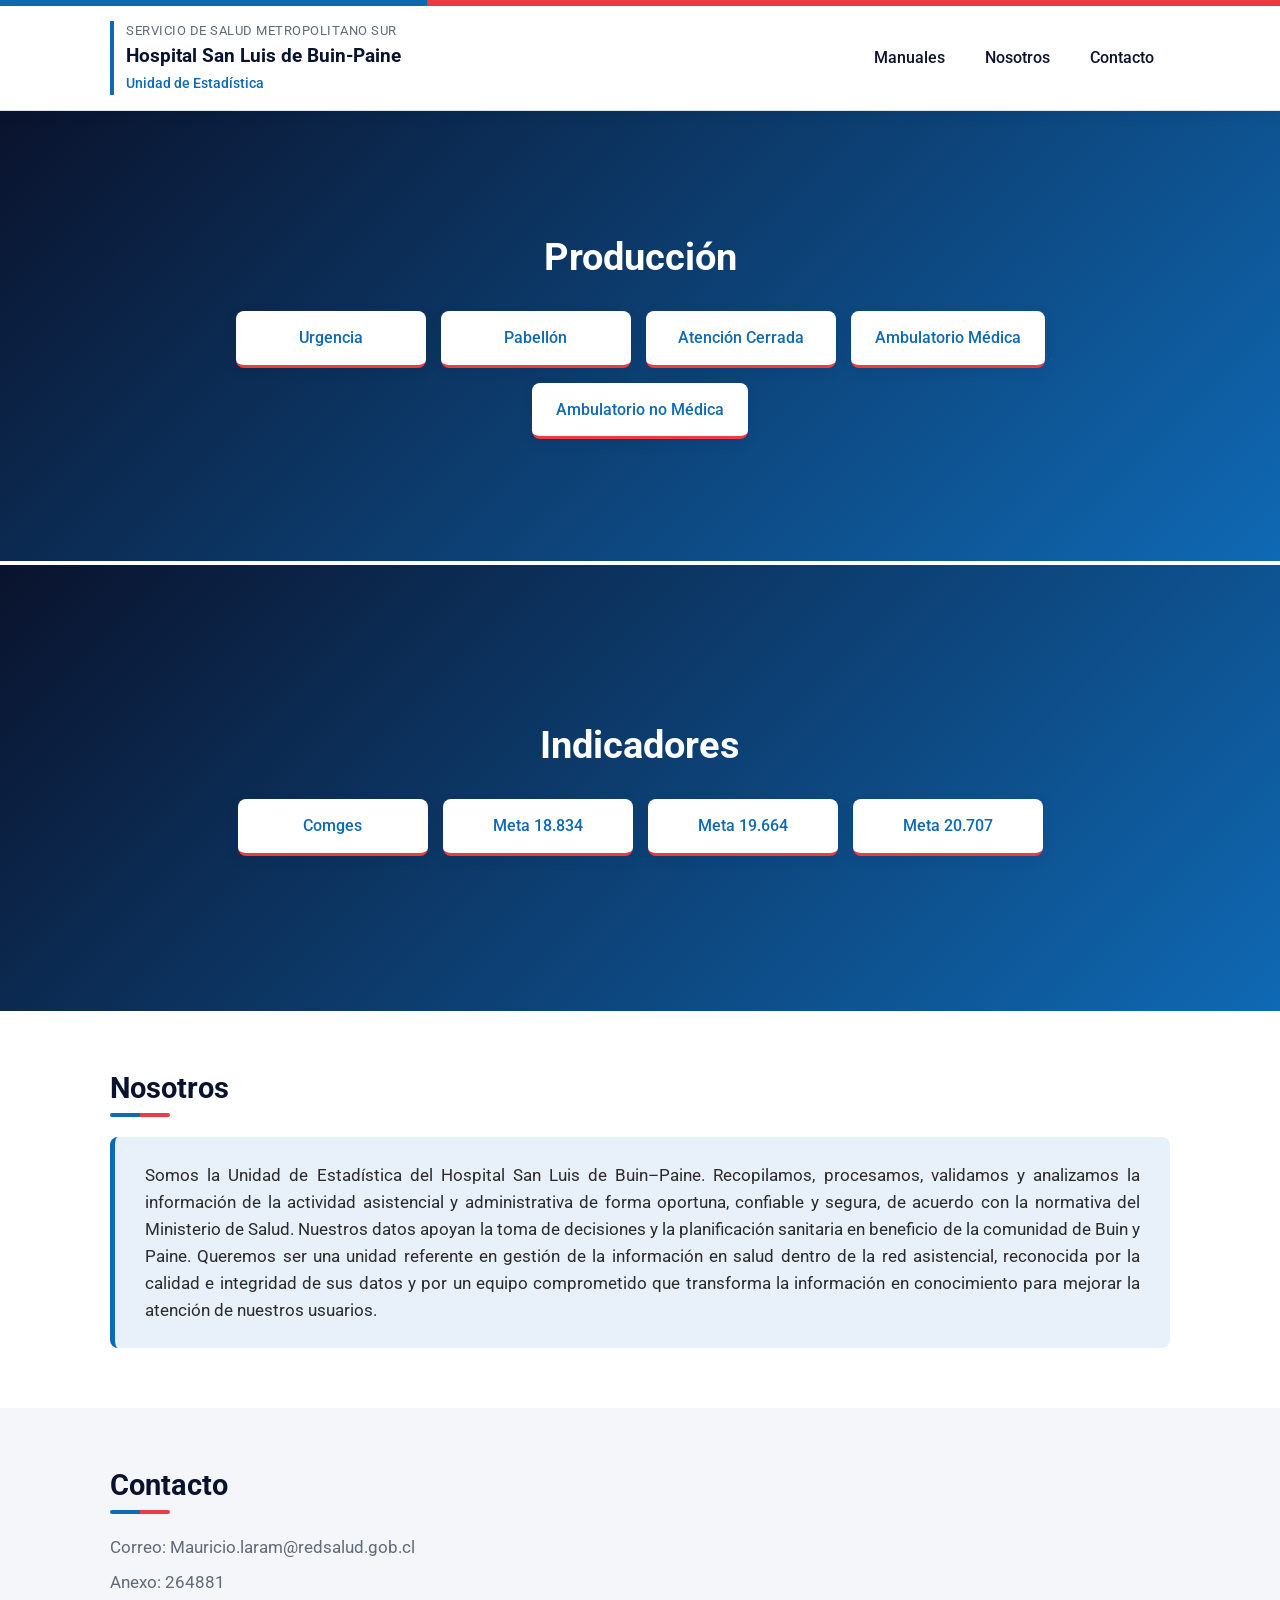
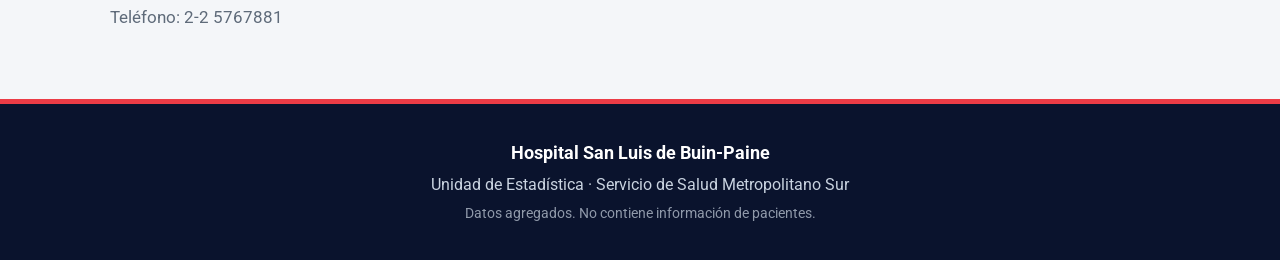
==== index.html @ a5d534d0 "Add files via upload" ====
<!DOCTYPE html>
<html lang="es">
<head>
  <meta charset="UTF-8">
  <meta name="viewport" content="width=device-width, initial-scale=1">
  <title>Unidad de Estadística | Hospital San Luis de Buin-Paine</title>
  <link href="https://fonts.googleapis.com/css2?family=Roboto:wght@400;500;700&display=swap" rel="stylesheet">
  <link rel="stylesheet" href="estilos.css">

  <!-- Estos estilos van después de estilos.css para que tengan prioridad -->
  <style>
    /* Portada: "Unidad de Estadística" y "Estadísticas hospitalarias" centrados */
    .portada {
      display: flex;
      justify-content: center;
      align-items: center;
      min-height: 50vh;          /* usa 100vh si quieres pantalla completa */
      text-align: center;
    }

    .portada .contenedor {
      width: 100%;
      max-width: 900px;
      margin: 0 auto;
      text-align: center;
    }

    .portada .etiqueta,
    .portada h1 {
      margin-left: auto;
      margin-right: auto;
      text-align: center;
    }

    /* Texto de "Nosotros" justificado */
    #nosotros p {
      text-align: justify;
      hyphens: auto;             /* corta palabras largas para evitar espacios grandes */
      -webkit-hyphens: auto;
    }
  </style>
</head>
<body>

  <div class="barra-gobierno">
    <span class="azul"></span>
    <span class="rojo"></span>
  </div>

  <header class="encabezado">
    <div class="contenedor encabezado-fila">
      <a href="#" class="marca">
        <div class="marca-texto">
          <span class="marca-red">Servicio de Salud Metropolitano Sur</span>
          <strong>Hospital San Luis de Buin-Paine</strong>
          <span class="marca-unidad">Unidad de Estadística</span>
        </div>
      </a>
      <nav class="menu">
        <a href="manuales.html">Manuales</a>
        <a href="#nosotros">Nosotros</a>
        <a href="#contacto">Contacto</a>
      
      </nav>
    </div>
  </header>

  <section class="portada"id="Produccion">
  <div class="contenedor">
    <h1>Producción</h1>
    <div class="botones">
      <a href="urgencia.html" class="boton">Urgencia</a>
      <a href="pabellon.html" class="boton">Pabellón</a>
      <a href="atencion-cerrada.html" class="boton">Atención Cerrada</a>
      <a href="produccion-medica.html" class="boton">Ambulatorio Médica</a>
      <a href="produccion-no-medica.html" class="boton">Ambulatorio no Médica</a>
      
    </div>
  </div>
</section>

<section class="portada" id="indicadores">
  <div class="contenedor">
    <h1>Indicadores</h1>
    <div class="botones">
      <a href="comges.html" class="boton">Comges</a>
      <a href="meta18834.html" class="boton">Meta 18.834</a>
      <a href="meta19664.html" class="boton">Meta 19.664</a>
      <a href="meta20707.html" class="boton">Meta 20.707</a>
      
    </div>
  </div>
</section>

  <section id="nosotros">
    <div class="contenedor">
      <h2>Nosotros</h2>
      <p>Somos la Unidad de Estadística del Hospital San Luis de Buin–Paine. Recopilamos, procesamos, validamos y analizamos la información de la actividad asistencial y administrativa de forma oportuna, confiable y segura, de acuerdo con la normativa del Ministerio de Salud. Nuestros datos apoyan la toma de decisiones y la planificación sanitaria en beneficio de la comunidad de Buin y Paine. Queremos ser una unidad referente en gestión de la información en salud dentro de la red asistencial, reconocida por la calidad e integridad de sus datos y por un equipo comprometido que transforma la información en conocimiento para mejorar la atención de nuestros usuarios.</p>
    </div>
  </section>

  <section id="contacto" class="fondo-gris">
    <div class="contenedor">
      <h2>Contacto</h2>
      <p>Correo: Mauricio.laram@redsalud.gob.cl</p>
      <p>Anexo: 264881</p>
      <p>Teléfono: 2-2 5767881</p>
    </div>
  </section>

  <footer class="pie">
    <div class="contenedor">
      <strong>Hospital San Luis de Buin-Paine</strong>
      <p>Unidad de Estadística · Servicio de Salud Metropolitano Sur</p>
      <p class="pie-nota">Datos agregados. No contiene información de pacientes.</p>
    </div>
  </footer>

</body>
</html>
---- estilos.css ----
/* =========================================================
   Unidad de Estadística · Hospital San Luis de Buin-Paine
   Paleta institucional (Gobierno de Chile / SSMS)
   ========================================================= */

:root {
  --azul: #0f69b4;          /* azul institucional */
  --azul-oscuro: #0a4f8a;   /* azul para hover */
  --azul-marino: #0a132d;   /* encabezado y pie */
  --azul-claro: #e8f1fa;    /* fondos suaves */
  --rojo: #eb3c46;          /* acento institucional */
  --texto: #2b2b2b;
  --texto-suave: #5f6b7a;
  --gris-fondo: #f4f6f9;
  --borde: #dde3ea;
  --blanco: #ffffff;
  --sombra: 0 4px 14px rgba(10, 19, 45, 0.08);
  --radio: 8px;
}

/* ---------- Base ---------- */
* {
  box-sizing: border-box;
  margin: 0;
  padding: 0;
}

html {
  scroll-behavior: smooth;
}

body {
  font-family: "Roboto", Arial, sans-serif;
  color: var(--texto);
  background-color: var(--blanco);
  line-height: 1.6;
}

.contenedor {
  width: 100%;
  max-width: 1100px;
  margin: 0 auto;
  padding: 0 20px;
}

h1, h2, h3 {
  color: var(--azul-marino);
  line-height: 1.25;
}

h2 {
  font-size: 1.8rem;
  margin-bottom: 20px;
  position: relative;
  padding-bottom: 10px;
}

/* Línea de acento bajo los títulos */
h2::after {
  content: "";
  position: absolute;
  left: 0;
  bottom: 0;
  width: 60px;
  height: 4px;
  background: linear-gradient(to right, var(--azul) 50%, var(--rojo) 50%);
  border-radius: 2px;
}

/* ---------- Barra de gobierno (azul y rojo) ---------- */
.barra-gobierno {
  display: flex;
  height: 6px;
}

.barra-gobierno .azul {
  flex: 1;
  background-color: var(--azul);
}

.barra-gobierno .rojo {
  flex: 2;
  background-color: var(--rojo);
}

/* ---------- Encabezado ---------- */
.encabezado {
  background-color: var(--blanco);
  border-bottom: 1px solid var(--borde);
  box-shadow: var(--sombra);
  position: sticky;
  top: 0;
  z-index: 100;
}

.encabezado-fila {
  display: flex;
  justify-content: space-between;
  align-items: center;
  flex-wrap: wrap;
  gap: 15px;
  padding-top: 15px;
  padding-bottom: 15px;
}

.marca {
  text-decoration: none;
}

.marca-texto {
  display: flex;
  flex-direction: column;
  border-left: 4px solid var(--azul);
  padding-left: 12px;
}

.marca-red {
  font-size: 0.8rem;
  color: var(--texto-suave);
  text-transform: uppercase;
  letter-spacing: 0.5px;
}

.marca-texto strong {
  font-size: 1.2rem;
  color: var(--azul-marino);
}

.marca-unidad {
  font-size: 0.9rem;
  color: var(--azul);
  font-weight: 500;
}

.menu {
  display: flex;
  gap: 8px;
}

.menu a {
  text-decoration: none;
  color: var(--azul-marino);
  font-weight: 500;
  padding: 8px 16px;
  border-radius: var(--radio);
  transition: background-color 0.2s, color 0.2s;
}

.menu a:hover {
  background-color: var(--azul-claro);
  color: var(--azul);
}

/* ---------- Portada ---------- */
.portada {
  display: flex;
  justify-content: center;
  align-items: center;
  min-height: 50vh;
  text-align: center;
  background: linear-gradient(135deg, var(--azul-marino) 0%, var(--azul) 100%);
  color: var(--blanco);
  padding: 60px 0;
}

/* NUEVO: línea blanca que separa los bloques de botones */
.portada + .portada {
  border-top: 4px solid var(--blanco);   /* cambia 4px por el grosor que quieras */
}

.portada .contenedor {
  max-width: 900px;
}

.portada h1 {
  color: var(--blanco);
  font-size: 2.4rem;
  font-weight: 700;
  margin-bottom: 10px;
}

/* ---------- Botones ---------- */
.botones {
  display: flex;
  justify-content: center;
  flex-wrap: wrap;
  gap: 15px;
  margin-top: 30px;
}

.boton {
  display: inline-block;
  min-width: 190px;
  padding: 14px 24px;
  background-color: var(--blanco);
  color: var(--azul);
  text-decoration: none;
  font-weight: 500;
  border-radius: var(--radio);
  border-bottom: 3px solid var(--rojo);
  box-shadow: var(--sombra);
  transition: transform 0.2s, background-color 0.2s, color 0.2s;
}

.boton:hover {
  background-color: var(--azul-claro);
  color: var(--azul-oscuro);
  transform: translateY(-3px);
}

/* ---------- Secciones ---------- */
section {
  padding: 60px 0;
}

#nosotros p {
  text-align: justify;
  hyphens: auto;
  -webkit-hyphens: auto;
  font-size: 1.05rem;
  color: var(--texto);
  background-color: var(--azul-claro);
  border-left: 5px solid var(--azul);
  padding: 25px 30px;
  border-radius: var(--radio);
}

.fondo-gris {
  background-color: var(--gris-fondo);
}

#contacto p {
  font-size: 1.05rem;
  margin-bottom: 8px;
  color: var(--texto-suave);
}

/* ---------- Pie de página ---------- */
.pie {
  background-color: var(--azul-marino);
  color: #c9d3e0;
  text-align: center;
  padding: 35px 0;
  border-top: 5px solid var(--rojo);
}

.pie strong {
  color: var(--blanco);
  font-size: 1.1rem;
}

.pie p {
  margin-top: 5px;
}

.pie-nota {
  font-size: 0.85rem;
  opacity: 0.7;
}

/* ---------- Celular ---------- */
@media (max-width: 700px) {
  .encabezado-fila {
    flex-direction: column;
    align-items: flex-start;
  }

  .portada h1 {
    font-size: 1.8rem;
  }

  .boton {
    width: 100%;
  }

  #nosotros p {
    padding: 20px;
  }
}
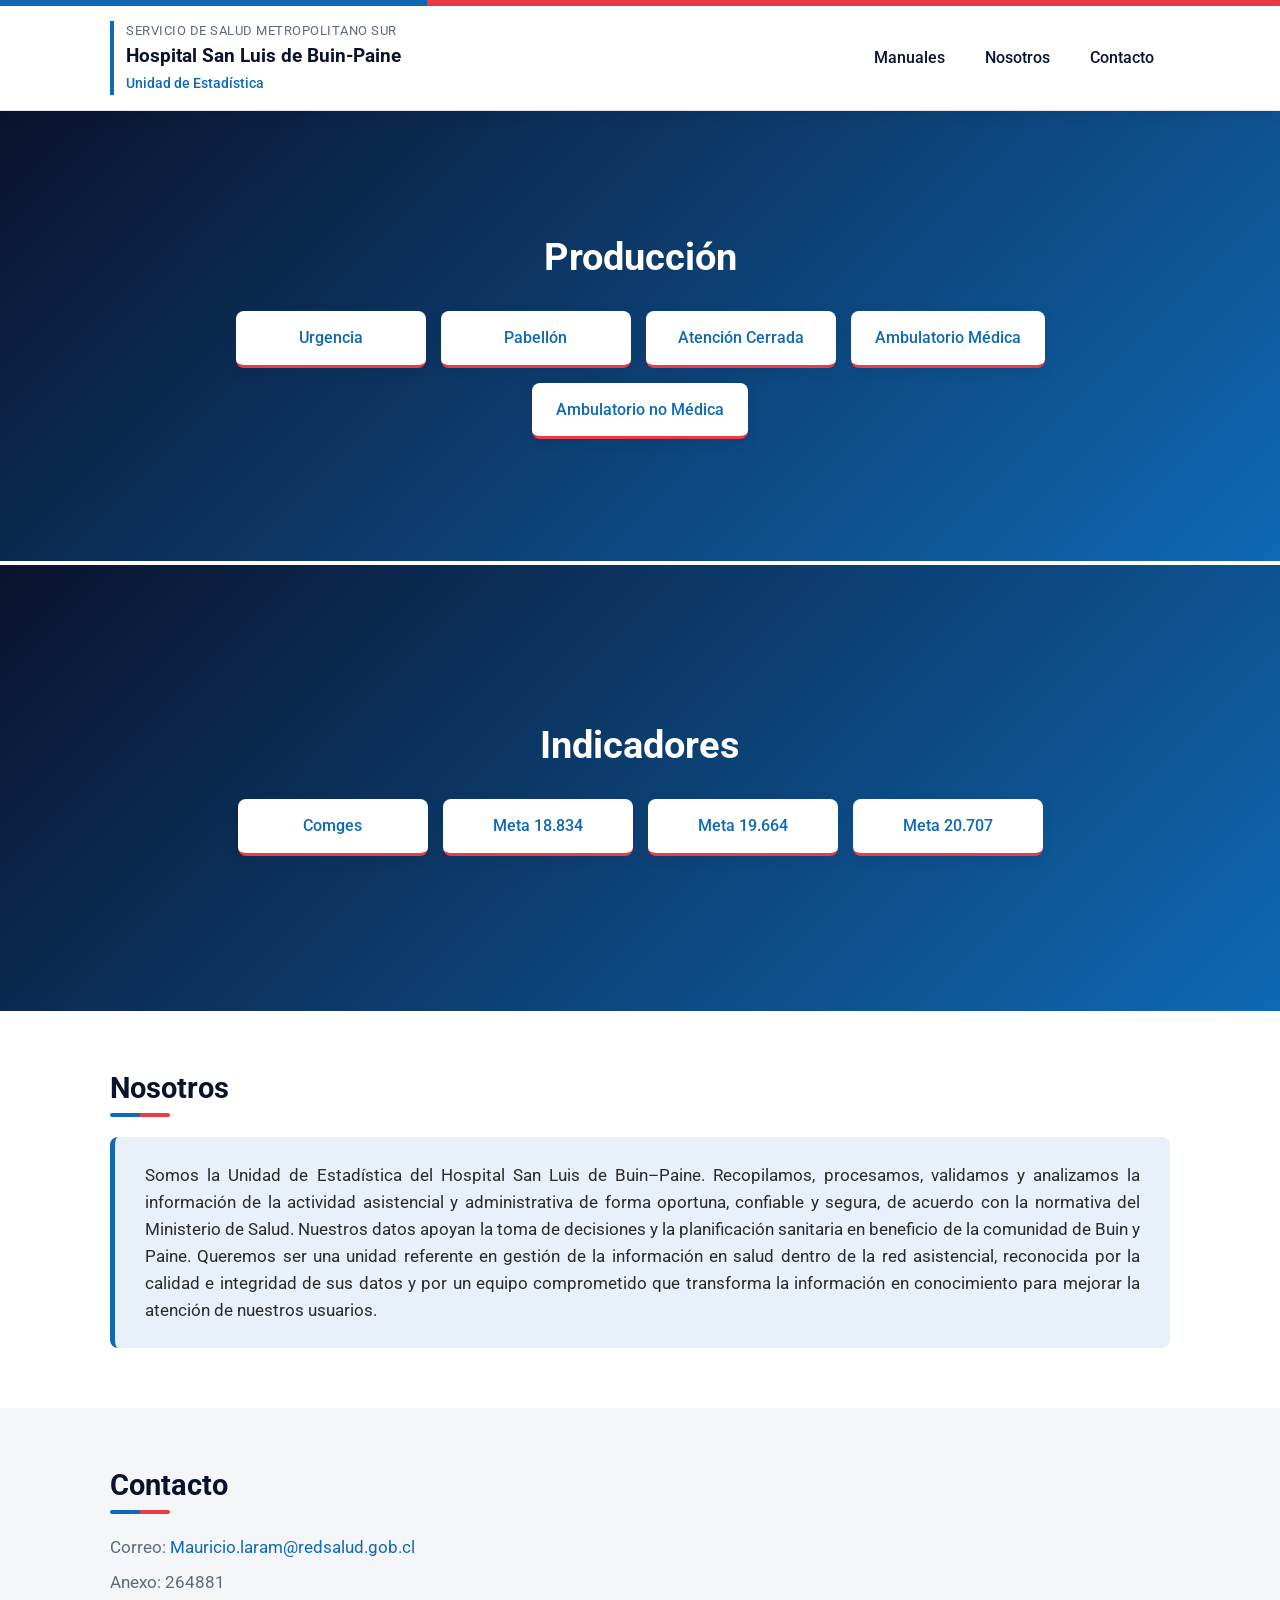
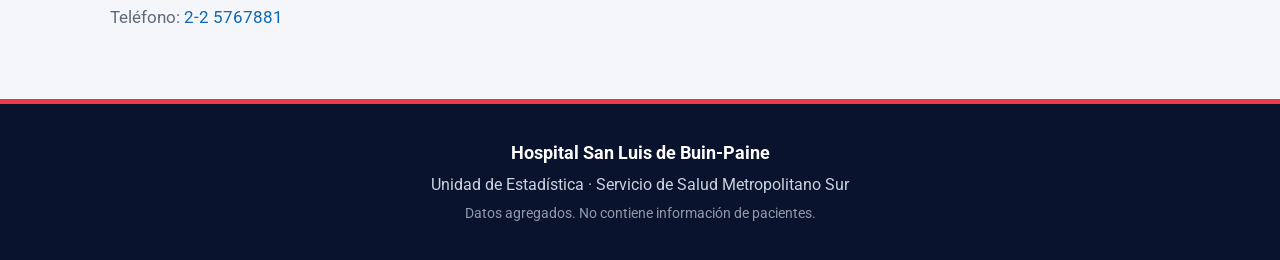
==== commit 46c7a7ae: "Update index.html" ====
--- a/index.html
+++ b/index.html
@@ -9,18 +9,17 @@
 
   <!-- Estos estilos van después de estilos.css para que tengan prioridad -->
   <style>
-    /* Portada: "Unidad de Estadística" y "Estadísticas hospitalarias" centrados */
+    /* Portada: títulos y botones centrados.
+       El alto y el ancho fluidos vienen de estilos.css (se adaptan a cualquier pantalla). */
     .portada {
       display: flex;
       justify-content: center;
       align-items: center;
-      min-height: 50vh;          /* usa 100vh si quieres pantalla completa */
       text-align: center;
     }
 
     .portada .contenedor {
       width: 100%;
-      max-width: 900px;
       margin: 0 auto;
       text-align: center;
     }
@@ -32,11 +31,36 @@
       text-align: center;
     }
 
-    /* Texto de "Nosotros" justificado */
-    #nosotros p {
-      text-align: justify;
-      hyphens: auto;             /* corta palabras largas para evitar espacios grandes */
-      -webkit-hyphens: auto;
+    /* Al usar los enlaces del menú (#Produccion, #nosotros, #contacto)
+       la sección no queda tapada por el encabezado fijo */
+    section[id] { scroll-margin-top: 110px; }
+
+    /* Texto de "Nosotros": justificado en pantallas anchas;
+       en celular queda alineado a la izquierda (lo define estilos.css) */
+    @media (min-width: 701px) {
+      #nosotros p {
+        text-align: justify;
+        hyphens: auto;           /* corta palabras largas para evitar espacios grandes */
+        -webkit-hyphens: auto;
+      }
+    }
+
+    /* Contacto: correo y teléfono se pueden tocar en el celular */
+    #contacto a {
+      color: var(--azul);
+      text-decoration: none;
+      overflow-wrap: anywhere;   /* el correo largo no se sale de la pantalla */
+    }
+    @media (hover: hover) {
+      #contacto a:hover { text-decoration: underline; }
+    }
+
+    /* Celular: el encabezado es más alto (menú en 2 filas) */
+    @media (max-width: 700px) {
+      section[id] { scroll-margin-top: 200px; }
+    }
+    @media (max-width: 380px) {
+      section[id] { scroll-margin-top: 0; }   /* ahí el encabezado ya no es fijo */
     }
   </style>
 </head>
@@ -60,12 +84,11 @@
         <a href="manuales.html">Manuales</a>
         <a href="#nosotros">Nosotros</a>
         <a href="#contacto">Contacto</a>
-      
       </nav>
     </div>
   </header>
 
-  <section class="portada"id="Produccion">
+  <section class="portada" id="Produccion">
   <div class="contenedor">
     <h1>Producción</h1>
     <div class="botones">
@@ -102,9 +125,9 @@
   <section id="contacto" class="fondo-gris">
     <div class="contenedor">
       <h2>Contacto</h2>
-      <p>Correo: Mauricio.laram@redsalud.gob.cl</p>
+      <p>Correo: <a href="mailto:Mauricio.laram@redsalud.gob.cl">Mauricio.laram@redsalud.gob.cl</a></p>
       <p>Anexo: 264881</p>
-      <p>Teléfono: 2-2 5767881</p>
+      <p>Teléfono: <a href="tel:+56225767881">2-2 5767881</a></p>
     </div>
   </section>
 
@@ -117,4 +140,4 @@
   </footer>
 
 </body>
-</html>+</html>
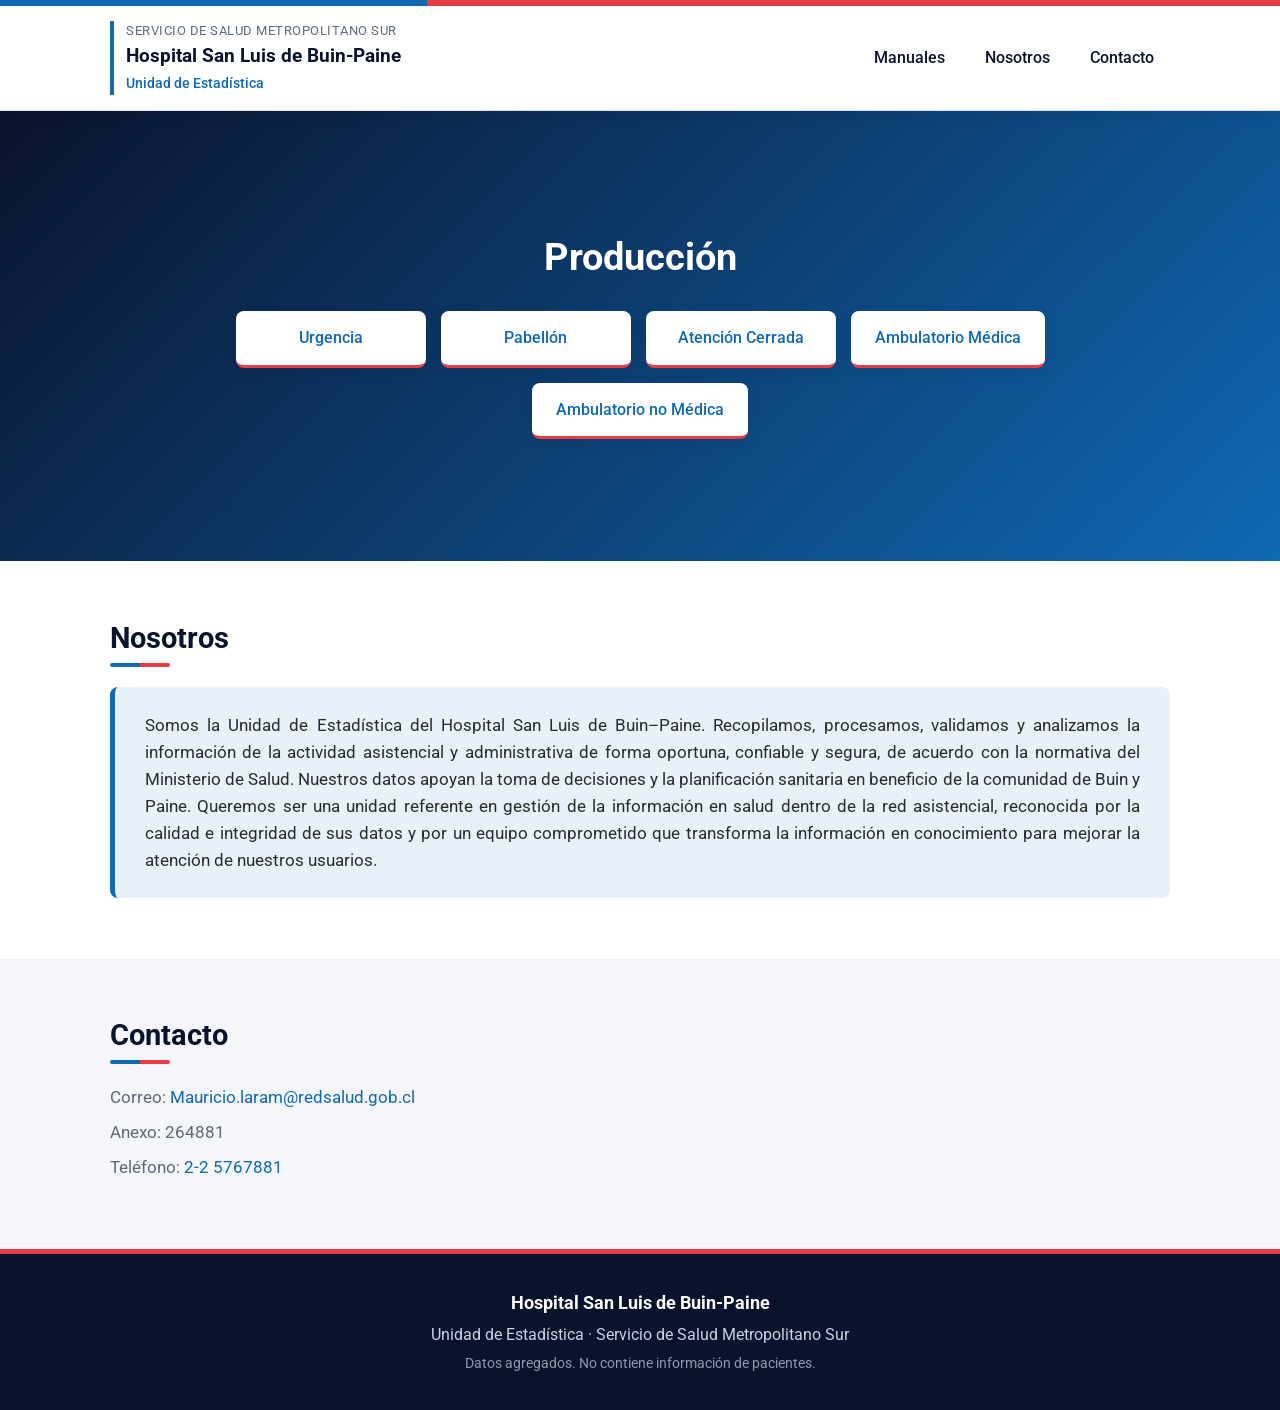
==== commit 44983677: "Update index.html" ====
--- a/index.html
+++ b/index.html
@@ -9,6 +9,10 @@
 
   <!-- Estos estilos van después de estilos.css para que tengan prioridad -->
   <style>
+    /* Todo lo que tenga el atributo "hidden" queda oculto de verdad
+       (sin esto, el display:flex de .portada le gana y la sección se sigue viendo) */
+    [hidden] { display: none !important; }
+
     /* Portada: títulos y botones centrados.
        El alto y el ancho fluidos vienen de estilos.css (se adaptan a cualquier pantalla). */
     .portada {
@@ -102,7 +106,7 @@
   </div>
 </section>
 
-<section class="portada" id="indicadores">
+<section class="portada" id="indicadores" hidden>
   <div class="contenedor">
     <h1>Indicadores</h1>
     <div class="botones">
@@ -110,7 +114,6 @@
       <a href="meta18834.html" class="boton">Meta 18.834</a>
       <a href="meta19664.html" class="boton">Meta 19.664</a>
       <a href="meta20707.html" class="boton">Meta 20.707</a>
-      
     </div>
   </div>
 </section>
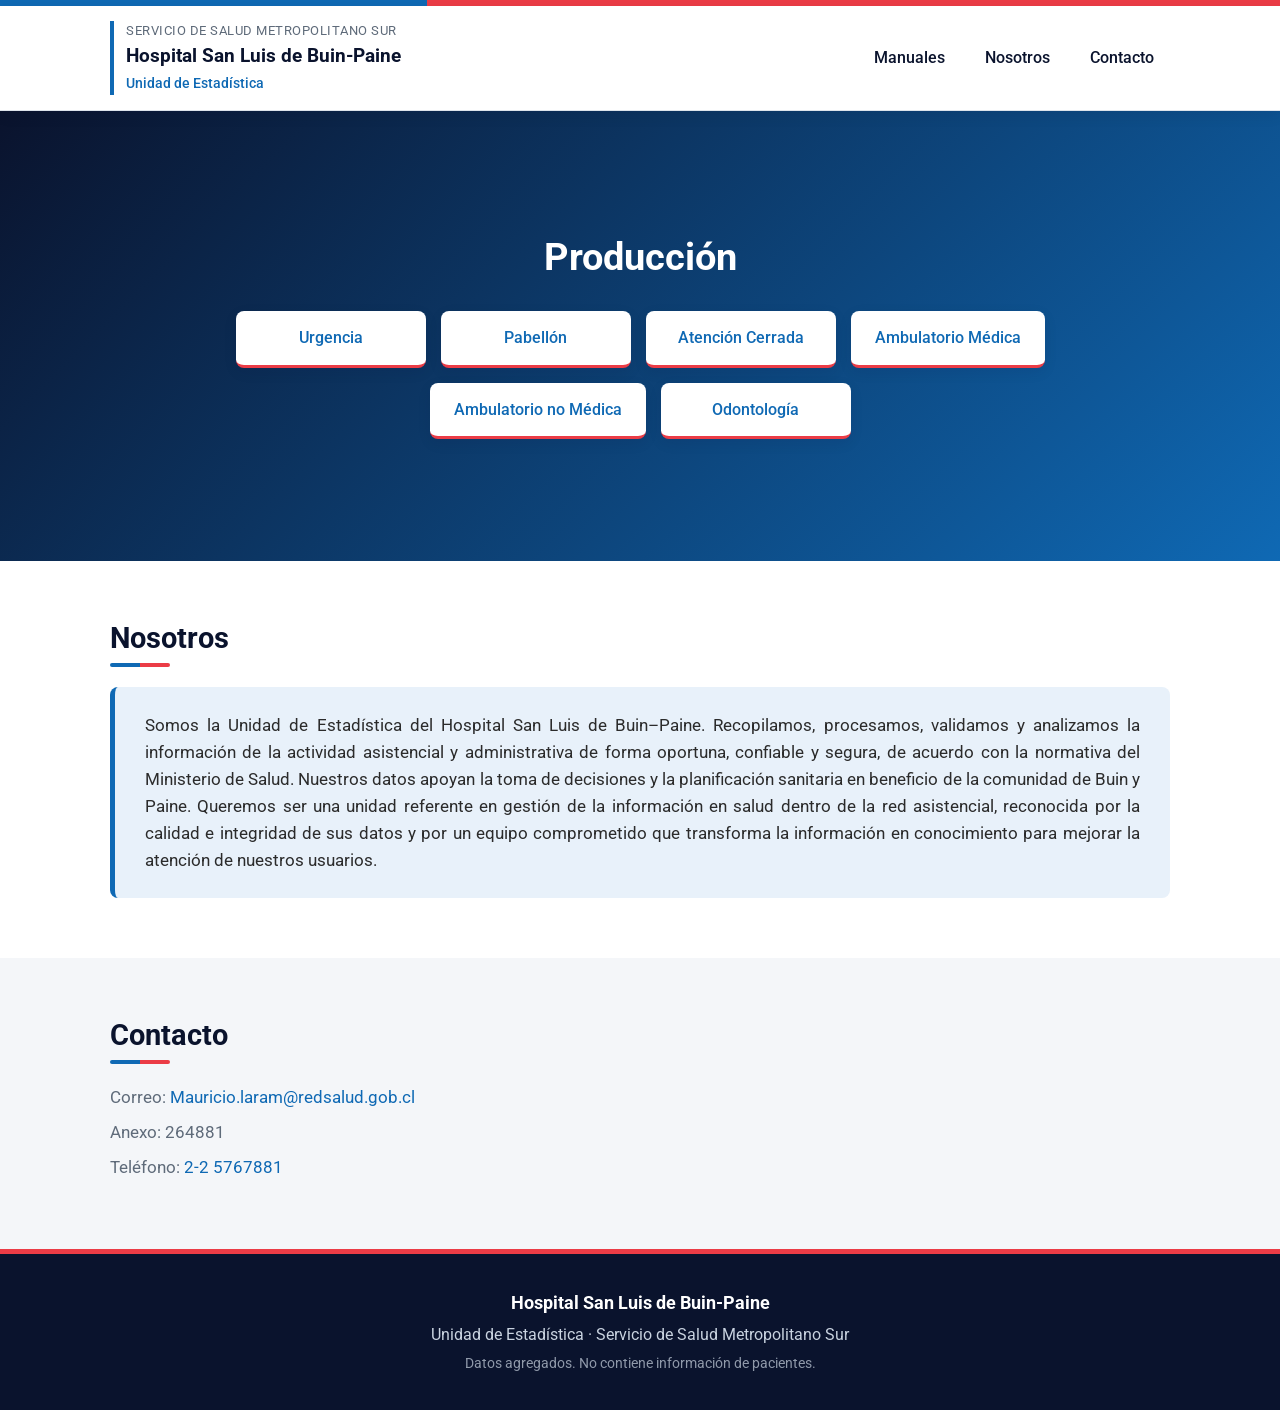
==== commit 3083b363: "Update index.html" ====
--- a/index.html
+++ b/index.html
@@ -101,7 +101,7 @@
       <a href="atencion-cerrada.html" class="boton">Atención Cerrada</a>
       <a href="produccion-medica.html" class="boton">Ambulatorio Médica</a>
       <a href="produccion-no-medica.html" class="boton">Ambulatorio no Médica</a>
-      
+      <a href="produccion-dental.html" class="boton">Odontología</a>
     </div>
   </div>
 </section>
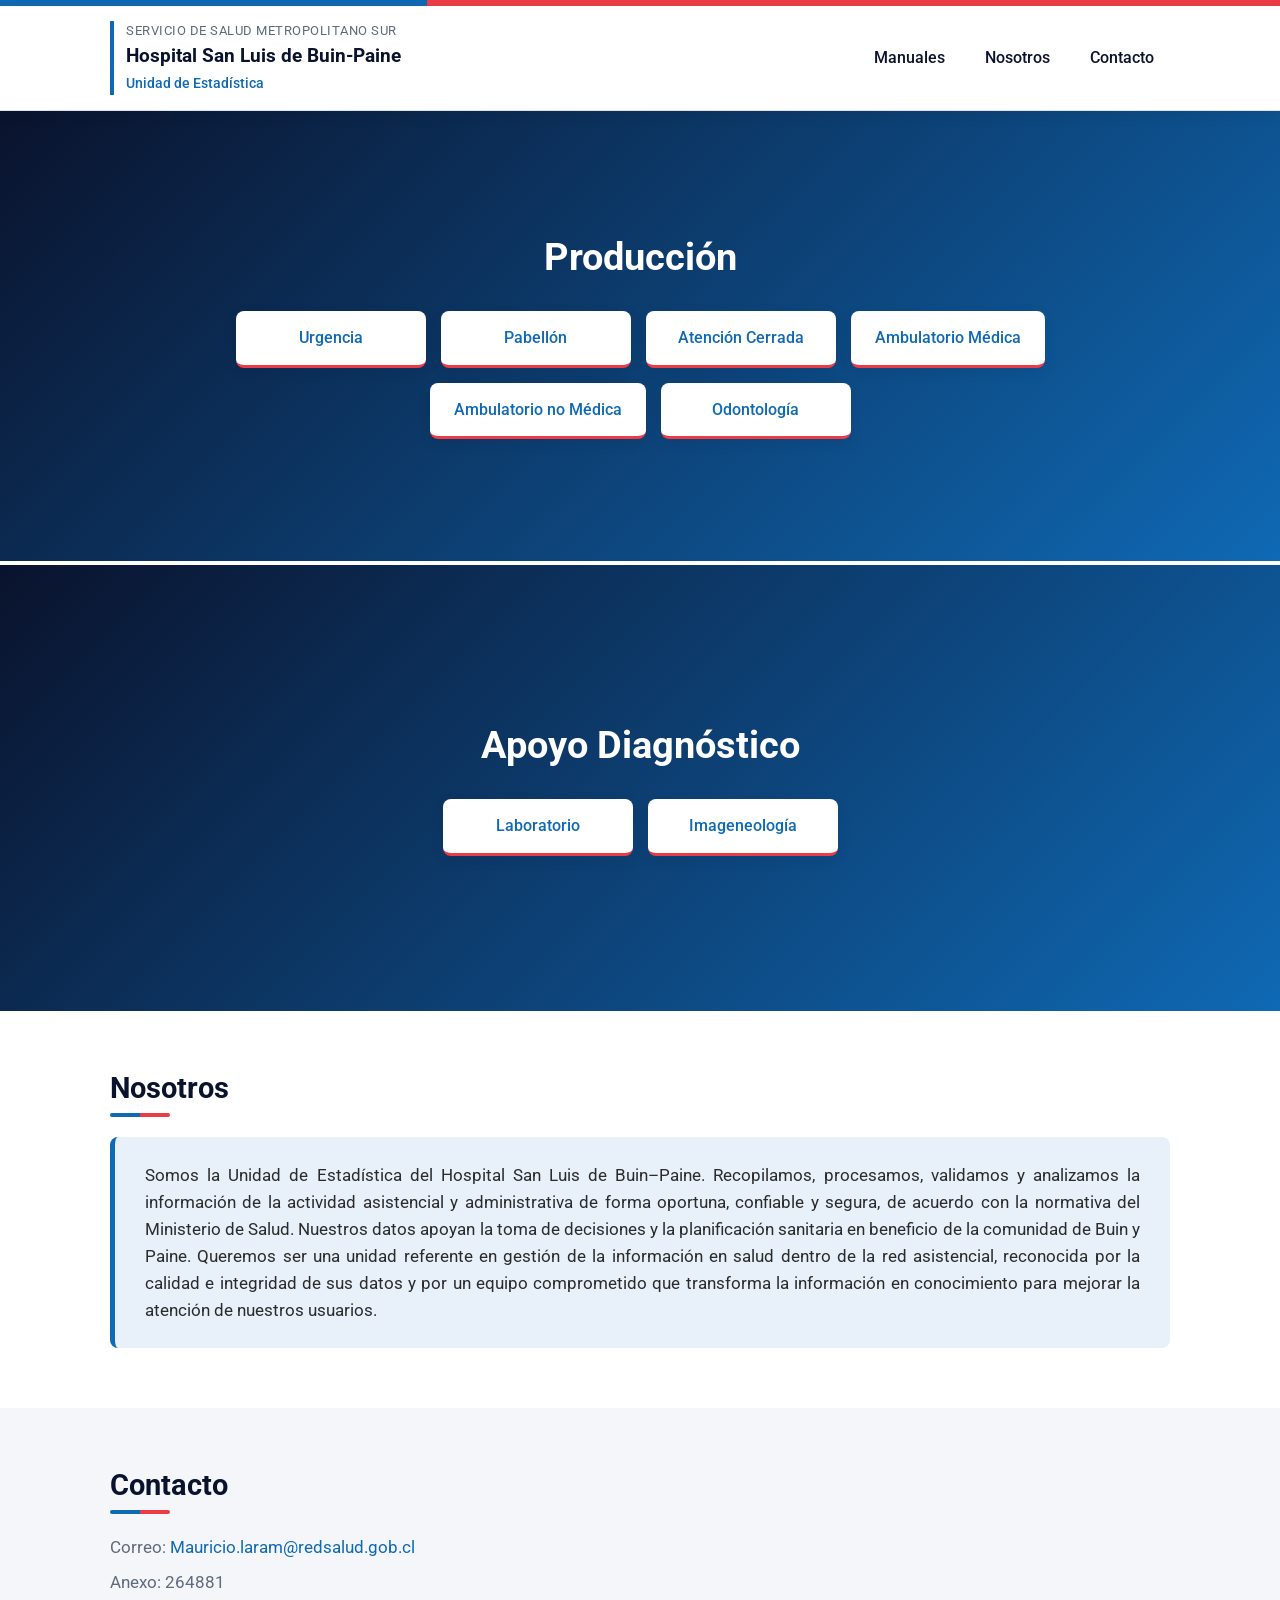
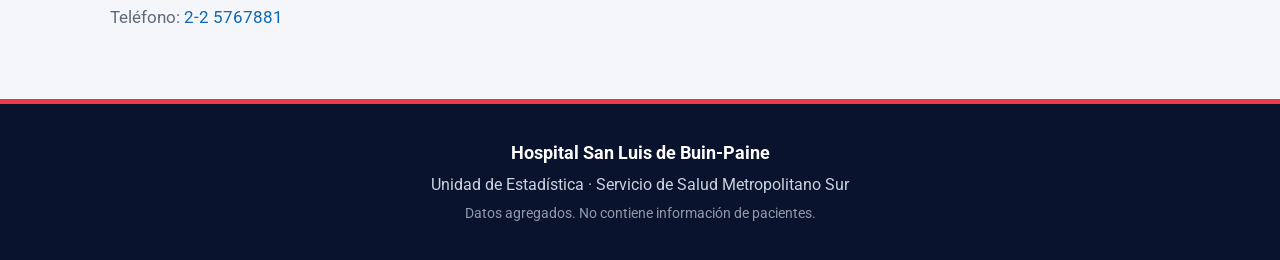
==== commit 217a0b2e: "Update index.html" ====
--- a/index.html
+++ b/index.html
@@ -105,6 +105,16 @@
     </div>
   </div>
 </section>
+  
+<section class="portada" id="Apoyo Diagnóstico">
+  <div class="contenedor">
+    <h1>Apoyo Diagnóstico</h1>
+    <div class="botones">
+      <a href="Laboratorio.html" class="boton">Laboratorio</a>
+      <a href="imageneologia.html" class="boton">Imageneología</a>
+    </div>
+  </div>
+</section>
 
 <section class="portada" id="indicadores" hidden>
   <div class="contenedor">
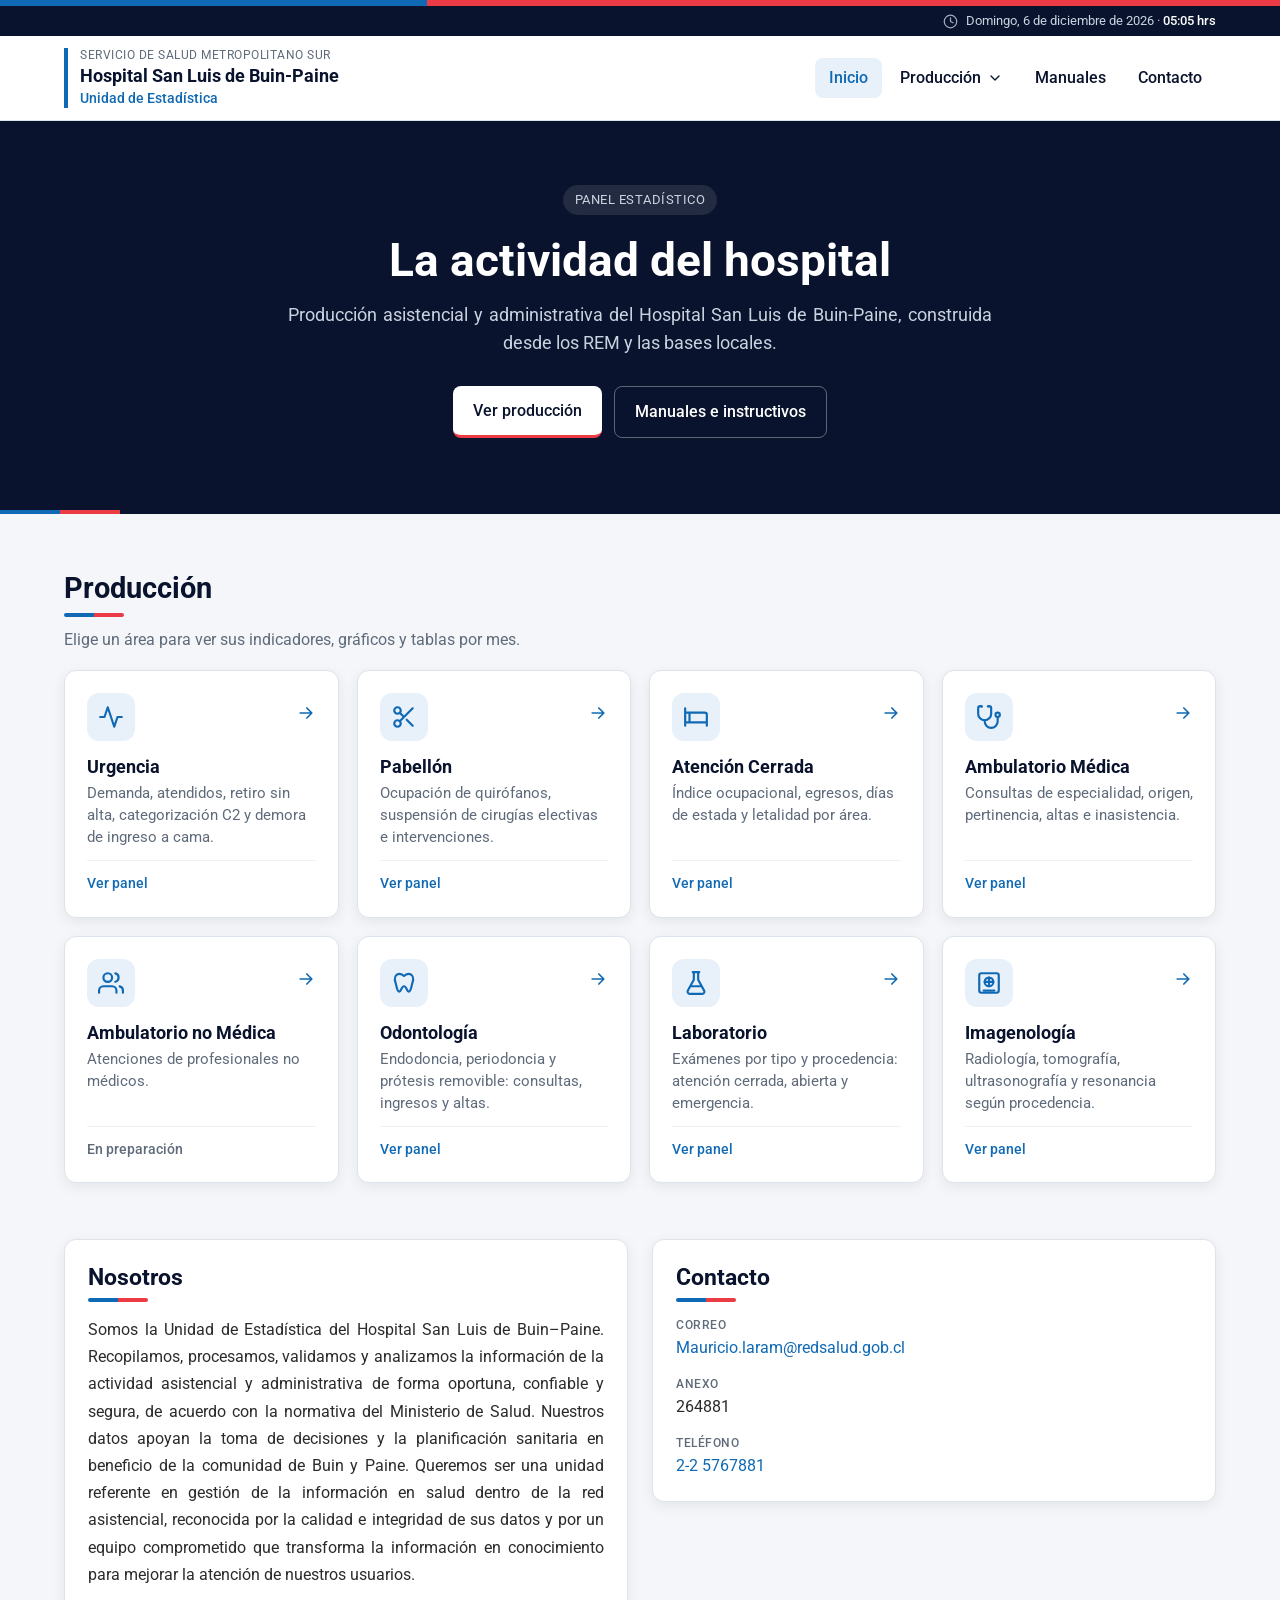
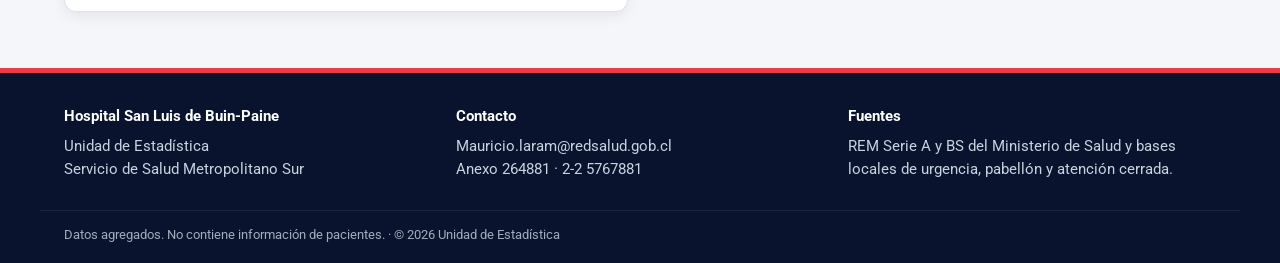
==== commit f2b2e23c: "Add files via upload" ====
--- a/index.html
+++ b/index.html
@@ -1,156 +1,112 @@
-<!DOCTYPE html>
-<html lang="es">
-<head>
-  <meta charset="UTF-8">
-  <meta name="viewport" content="width=device-width, initial-scale=1">
-  <title>Unidad de Estadística | Hospital San Luis de Buin-Paine</title>
-  <link href="https://fonts.googleapis.com/css2?family=Roboto:wght@400;500;700&display=swap" rel="stylesheet">
-  <link rel="stylesheet" href="estilos.css">
-
-  <!-- Estos estilos van después de estilos.css para que tengan prioridad -->
-  <style>
-    /* Todo lo que tenga el atributo "hidden" queda oculto de verdad
-       (sin esto, el display:flex de .portada le gana y la sección se sigue viendo) */
-    [hidden] { display: none !important; }
-
-    /* Portada: títulos y botones centrados.
-       El alto y el ancho fluidos vienen de estilos.css (se adaptan a cualquier pantalla). */
-    .portada {
-      display: flex;
-      justify-content: center;
-      align-items: center;
-      text-align: center;
-    }
-
-    .portada .contenedor {
-      width: 100%;
-      margin: 0 auto;
-      text-align: center;
-    }
-
-    .portada .etiqueta,
-    .portada h1 {
-      margin-left: auto;
-      margin-right: auto;
-      text-align: center;
-    }
-
-    /* Al usar los enlaces del menú (#Produccion, #nosotros, #contacto)
-       la sección no queda tapada por el encabezado fijo */
-    section[id] { scroll-margin-top: 110px; }
-
-    /* Texto de "Nosotros": justificado en pantallas anchas;
-       en celular queda alineado a la izquierda (lo define estilos.css) */
-    @media (min-width: 701px) {
-      #nosotros p {
-        text-align: justify;
-        hyphens: auto;           /* corta palabras largas para evitar espacios grandes */
-        -webkit-hyphens: auto;
-      }
-    }
-
-    /* Contacto: correo y teléfono se pueden tocar en el celular */
-    #contacto a {
-      color: var(--azul);
-      text-decoration: none;
-      overflow-wrap: anywhere;   /* el correo largo no se sale de la pantalla */
-    }
-    @media (hover: hover) {
-      #contacto a:hover { text-decoration: underline; }
-    }
-
-    /* Celular: el encabezado es más alto (menú en 2 filas) */
-    @media (max-width: 700px) {
-      section[id] { scroll-margin-top: 200px; }
-    }
-    @media (max-width: 380px) {
-      section[id] { scroll-margin-top: 0; }   /* ahí el encabezado ya no es fijo */
-    }
-  </style>
-</head>
-<body>
-
-  <div class="barra-gobierno">
-    <span class="azul"></span>
-    <span class="rojo"></span>
-  </div>
-
-  <header class="encabezado">
-    <div class="contenedor encabezado-fila">
-      <a href="#" class="marca">
-        <div class="marca-texto">
-          <span class="marca-red">Servicio de Salud Metropolitano Sur</span>
-          <strong>Hospital San Luis de Buin-Paine</strong>
-          <span class="marca-unidad">Unidad de Estadística</span>
-        </div>
-      </a>
-      <nav class="menu">
-        <a href="manuales.html">Manuales</a>
-        <a href="#nosotros">Nosotros</a>
-        <a href="#contacto">Contacto</a>
-      </nav>
-    </div>
-  </header>
-
-  <section class="portada" id="Produccion">
-  <div class="contenedor">
-    <h1>Producción</h1>
-    <div class="botones">
-      <a href="urgencia.html" class="boton">Urgencia</a>
-      <a href="pabellon.html" class="boton">Pabellón</a>
-      <a href="atencion-cerrada.html" class="boton">Atención Cerrada</a>
-      <a href="produccion-medica.html" class="boton">Ambulatorio Médica</a>
-      <a href="produccion-no-medica.html" class="boton">Ambulatorio no Médica</a>
-      <a href="produccion-dental.html" class="boton">Odontología</a>
-    </div>
-  </div>
-</section>
-  
-<section class="portada" id="Apoyo Diagnóstico">
-  <div class="contenedor">
-    <h1>Apoyo Diagnóstico</h1>
-    <div class="botones">
-      <a href="Laboratorio.html" class="boton">Laboratorio</a>
-      <a href="imageneologia.html" class="boton">Imageneología</a>
-    </div>
-  </div>
-</section>
-
-<section class="portada" id="indicadores" hidden>
-  <div class="contenedor">
-    <h1>Indicadores</h1>
-    <div class="botones">
-      <a href="comges.html" class="boton">Comges</a>
-      <a href="meta18834.html" class="boton">Meta 18.834</a>
-      <a href="meta19664.html" class="boton">Meta 19.664</a>
-      <a href="meta20707.html" class="boton">Meta 20.707</a>
-    </div>
-  </div>
-</section>
-
-  <section id="nosotros">
-    <div class="contenedor">
-      <h2>Nosotros</h2>
-      <p>Somos la Unidad de Estadística del Hospital San Luis de Buin–Paine. Recopilamos, procesamos, validamos y analizamos la información de la actividad asistencial y administrativa de forma oportuna, confiable y segura, de acuerdo con la normativa del Ministerio de Salud. Nuestros datos apoyan la toma de decisiones y la planificación sanitaria en beneficio de la comunidad de Buin y Paine. Queremos ser una unidad referente en gestión de la información en salud dentro de la red asistencial, reconocida por la calidad e integridad de sus datos y por un equipo comprometido que transforma la información en conocimiento para mejorar la atención de nuestros usuarios.</p>
-    </div>
-  </section>
-
-  <section id="contacto" class="fondo-gris">
-    <div class="contenedor">
-      <h2>Contacto</h2>
-      <p>Correo: <a href="mailto:Mauricio.laram@redsalud.gob.cl">Mauricio.laram@redsalud.gob.cl</a></p>
-      <p>Anexo: 264881</p>
-      <p>Teléfono: <a href="tel:+56225767881">2-2 5767881</a></p>
-    </div>
-  </section>
-
-  <footer class="pie">
-    <div class="contenedor">
-      <strong>Hospital San Luis de Buin-Paine</strong>
-      <p>Unidad de Estadística · Servicio de Salud Metropolitano Sur</p>
-      <p class="pie-nota">Datos agregados. No contiene información de pacientes.</p>
-    </div>
-  </footer>
-
-</body>
-</html>
+<!DOCTYPE html>
+<html lang="es">
+<head>
+  <meta charset="UTF-8">
+  <meta name="viewport" content="width=device-width, initial-scale=1">
+  <title>Unidad de Estadística | Hospital San Luis de Buin-Paine</title>
+  <meta name="description" content="Panel estadístico de producción asistencial del Hospital San Luis de Buin-Paine.">
+  <link rel="icon" href="favicon.svg" type="image/svg+xml">
+  <link rel="preconnect" href="https://fonts.googleapis.com">
+  <link href="https://fonts.googleapis.com/css2?family=Roboto:wght@400;500;700&display=swap" rel="stylesheet">
+  <link rel="stylesheet" href="estilos.css">
+</head>
+<body data-pagina="inicio">
+  <!-- El encabezado con el menú y el pie de página los agrega comun.js -->
+
+  <section class="portada">
+  <div class="contenedor portada-fila">
+    <div class="portada-texto">
+      <span class="etiqueta">Panel estadístico</span>
+      <h1>La actividad del hospital</h1>
+      <p>Producción asistencial y administrativa del Hospital San Luis de Buin-Paine, construida desde los REM y las bases locales.</p>
+      <div class="portada-botones">
+        <a href="#Produccion" class="boton-claro">Ver producción</a>
+        <a href="manuales.html" class="boton-borde">Manuales e instructivos</a>
+      </div>
+    </div>
+  </div>
+  <div class="acento"></div>
+ </section>
+
+  <main class="contenedor secciones-inicio">
+
+    <section id="Produccion">
+      <h2 class="titulo-seccion">Producción</h2>
+      <p class="bajada">Elige un área para ver sus indicadores, gráficos y tablas por mes.</p>
+      <div class="modulos">
+        <a href="urgencia.html" class="modulo">
+          <div class="modulo-cabeza"><span class="modulo-icono" data-icono="urgencia"></span><span class="modulo-flecha" data-icono="flecha" data-tam="20"></span></div>
+          <div><strong>Urgencia</strong><p>Demanda, atendidos, retiro sin alta, categorización C2 y demora de ingreso a cama.</p></div>
+          <span class="modulo-pie">Ver panel</span>
+        </a>
+        <a href="pabellon.html" class="modulo">
+          <div class="modulo-cabeza"><span class="modulo-icono" data-icono="pabellon"></span><span class="modulo-flecha" data-icono="flecha" data-tam="20"></span></div>
+          <div><strong>Pabellón</strong><p>Ocupación de quirófanos, suspensión de cirugías electivas e intervenciones.</p></div>
+          <span class="modulo-pie">Ver panel</span>
+        </a>
+        <a href="atencion-cerrada.html" class="modulo">
+          <div class="modulo-cabeza"><span class="modulo-icono" data-icono="cerrada"></span><span class="modulo-flecha" data-icono="flecha" data-tam="20"></span></div>
+          <div><strong>Atención Cerrada</strong><p>Índice ocupacional, egresos, días de estada y letalidad por área.</p></div>
+          <span class="modulo-pie">Ver panel</span>
+        </a>
+        <a href="produccion-medica.html" class="modulo">
+          <div class="modulo-cabeza"><span class="modulo-icono" data-icono="medica"></span><span class="modulo-flecha" data-icono="flecha" data-tam="20"></span></div>
+          <div><strong>Ambulatorio Médica</strong><p>Consultas de especialidad, origen, pertinencia, altas e inasistencia.</p></div>
+          <span class="modulo-pie">Ver panel</span>
+        </a>
+        <a href="produccion-no-medica.html" class="modulo pronto">
+          <div class="modulo-cabeza"><span class="modulo-icono" data-icono="nomedica"></span><span class="modulo-flecha" data-icono="flecha" data-tam="20"></span></div>
+          <div><strong>Ambulatorio no Médica</strong><p>Atenciones de profesionales no médicos.</p></div>
+          <span class="modulo-pie">En preparación</span>
+        </a>
+        <a href="produccion-dental.html" class="modulo">
+          <div class="modulo-cabeza"><span class="modulo-icono" data-icono="dental"></span><span class="modulo-flecha" data-icono="flecha" data-tam="20"></span></div>
+          <div><strong>Odontología</strong><p>Endodoncia, periodoncia y prótesis removible: consultas, ingresos y altas.</p></div>
+          <span class="modulo-pie">Ver panel</span>
+        </a>
+        <a href="laboratorio.html" class="modulo">
+          <div class="modulo-cabeza"><span class="modulo-icono" data-icono="laboratorio"></span><span class="modulo-flecha" data-icono="flecha" data-tam="20"></span></div>
+          <div><strong>Laboratorio</strong><p>Exámenes por tipo y procedencia: atención cerrada, abierta y emergencia.</p></div>
+          <span class="modulo-pie">Ver panel</span>
+        </a>
+        <a href="imagenologia.html" class="modulo">
+          <div class="modulo-cabeza"><span class="modulo-icono" data-icono="imagenologia"></span><span class="modulo-flecha" data-icono="flecha" data-tam="20"></span></div>
+          <div><strong>Imagenología</strong><p>Radiología, tomografía, ultrasonografía y resonancia según procedencia.</p></div>
+          <span class="modulo-pie">Ver panel</span>
+        </a>
+      </div>
+    </section>
+
+    <!-- INDICADORES: cuando estén listas las páginas, quita la clase "pronto" y cambia "Próximamente" por "Ver panel".
+         Para ocultar toda la sección, agrega el atributo hidden: <section id="indicadores" hidden> -->
+    <section id="indicadores" hidden>
+      <h2 class="titulo-seccion">Indicadores de gestión</h2>
+      <p class="bajada">Compromisos de gestión y metas sanitarias, con su avance y cumplimiento.</p>
+      <div class="modulos">
+        <a href="comges.html" class="modulo pronto"><div class="modulo-cabeza"><span class="modulo-icono" data-icono="indicador"></span></div><div><strong>Comges</strong></div><span class="modulo-pie">Próximamente</span></a>
+        <a href="meta18834.html" class="modulo pronto"><div class="modulo-cabeza"><span class="modulo-icono" data-icono="indicador"></span></div><div><strong>Meta 18.834</strong></div><span class="modulo-pie">Próximamente</span></a>
+        <a href="meta19664.html" class="modulo pronto"><div class="modulo-cabeza"><span class="modulo-icono" data-icono="indicador"></span></div><div><strong>Meta 19.664</strong></div><span class="modulo-pie">Próximamente</span></a>
+        <a href="meta20707.html" class="modulo pronto"><div class="modulo-cabeza"><span class="modulo-icono" data-icono="indicador"></span></div><div><strong>Meta 20.707</strong></div><span class="modulo-pie">Próximamente</span></a>
+      </div>
+    </section>
+
+    <div class="dos-columnas">
+      <section id="nosotros" class="tarjeta">
+        <h2>Nosotros</h2>
+        <p class="nosotros-texto">Somos la Unidad de Estadística del Hospital San Luis de Buin–Paine. Recopilamos, procesamos, validamos y analizamos la información de la actividad asistencial y administrativa de forma oportuna, confiable y segura, de acuerdo con la normativa del Ministerio de Salud. Nuestros datos apoyan la toma de decisiones y la planificación sanitaria en beneficio de la comunidad de Buin y Paine. Queremos ser una unidad referente en gestión de la información en salud dentro de la red asistencial, reconocida por la calidad e integridad de sus datos y por un equipo comprometido que transforma la información en conocimiento para mejorar la atención de nuestros usuarios.</p>
+      </section>
+      <section id="contacto" class="tarjeta">
+        <h2>Contacto</h2>
+        <div class="dato-contacto">
+          <div><span class="etq">Correo</span><a href="mailto:Mauricio.laram@redsalud.gob.cl">Mauricio.laram@redsalud.gob.cl</a></div>
+          <div><span class="etq">Anexo</span>264881</div>
+          <div><span class="etq">Teléfono</span><a href="tel:+56225767881">2-2 5767881</a></div>
+        </div>
+      </section>
+    </div>
+
+  </main>
+
+<script src="comun.js"></script>
+</body>
+</html>
--- a/estilos.css
+++ b/estilos.css
@@ -1,279 +1,513 @@
-/* =========================================================
-   Unidad de Estadística · Hospital San Luis de Buin-Paine
-   Paleta institucional (Gobierno de Chile / SSMS)
-   ========================================================= */
-
-:root {
-  --azul: #0f69b4;          /* azul institucional */
-  --azul-oscuro: #0a4f8a;   /* azul para hover */
-  --azul-marino: #0a132d;   /* encabezado y pie */
-  --azul-claro: #e8f1fa;    /* fondos suaves */
-  --rojo: #eb3c46;          /* acento institucional */
-  --texto: #2b2b2b;
-  --texto-suave: #5f6b7a;
-  --gris-fondo: #f4f6f9;
-  --borde: #dde3ea;
-  --blanco: #ffffff;
-  --sombra: 0 4px 14px rgba(10, 19, 45, 0.08);
-  --radio: 8px;
-}
-
-/* ---------- Base ---------- */
-* {
-  box-sizing: border-box;
-  margin: 0;
-  padding: 0;
-}
-
-html {
-  scroll-behavior: smooth;
-}
-
-body {
-  font-family: "Roboto", Arial, sans-serif;
-  color: var(--texto);
-  background-color: var(--blanco);
-  line-height: 1.6;
-}
-
-.contenedor {
-  width: 100%;
-  max-width: 1100px;
-  margin: 0 auto;
-  padding: 0 20px;
-}
-
-h1, h2, h3 {
-  color: var(--azul-marino);
-  line-height: 1.25;
-}
-
-h2 {
-  font-size: 1.8rem;
-  margin-bottom: 20px;
-  position: relative;
-  padding-bottom: 10px;
-}
-
-/* Línea de acento bajo los títulos */
-h2::after {
-  content: "";
-  position: absolute;
-  left: 0;
-  bottom: 0;
-  width: 60px;
-  height: 4px;
-  background: linear-gradient(to right, var(--azul) 50%, var(--rojo) 50%);
-  border-radius: 2px;
-}
-
-/* ---------- Barra de gobierno (azul y rojo) ---------- */
-.barra-gobierno {
-  display: flex;
-  height: 6px;
-}
-
-.barra-gobierno .azul {
-  flex: 1;
-  background-color: var(--azul);
-}
-
-.barra-gobierno .rojo {
-  flex: 2;
-  background-color: var(--rojo);
-}
-
-/* ---------- Encabezado ---------- */
-.encabezado {
-  background-color: var(--blanco);
-  border-bottom: 1px solid var(--borde);
-  box-shadow: var(--sombra);
-  position: sticky;
-  top: 0;
-  z-index: 100;
-}
-
-.encabezado-fila {
-  display: flex;
-  justify-content: space-between;
-  align-items: center;
-  flex-wrap: wrap;
-  gap: 15px;
-  padding-top: 15px;
-  padding-bottom: 15px;
-}
-
-.marca {
-  text-decoration: none;
-}
-
-.marca-texto {
-  display: flex;
-  flex-direction: column;
-  border-left: 4px solid var(--azul);
-  padding-left: 12px;
-}
-
-.marca-red {
-  font-size: 0.8rem;
-  color: var(--texto-suave);
-  text-transform: uppercase;
-  letter-spacing: 0.5px;
-}
-
-.marca-texto strong {
-  font-size: 1.2rem;
-  color: var(--azul-marino);
-}
-
-.marca-unidad {
-  font-size: 0.9rem;
-  color: var(--azul);
-  font-weight: 500;
-}
-
-.menu {
-  display: flex;
-  gap: 8px;
-}
-
-.menu a {
-  text-decoration: none;
-  color: var(--azul-marino);
-  font-weight: 500;
-  padding: 8px 16px;
-  border-radius: var(--radio);
-  transition: background-color 0.2s, color 0.2s;
-}
-
-.menu a:hover {
-  background-color: var(--azul-claro);
-  color: var(--azul);
-}
-
-/* ---------- Portada ---------- */
-.portada {
-  display: flex;
-  justify-content: center;
-  align-items: center;
-  min-height: 50vh;
-  text-align: center;
-  background: linear-gradient(135deg, var(--azul-marino) 0%, var(--azul) 100%);
-  color: var(--blanco);
-  padding: 60px 0;
-}
-
-/* NUEVO: línea blanca que separa los bloques de botones */
-.portada + .portada {
-  border-top: 4px solid var(--blanco);   /* cambia 4px por el grosor que quieras */
-}
-
-.portada .contenedor {
-  max-width: 900px;
-}
-
-.portada h1 {
-  color: var(--blanco);
-  font-size: 2.4rem;
-  font-weight: 700;
-  margin-bottom: 10px;
-}
-
-/* ---------- Botones ---------- */
-.botones {
-  display: flex;
-  justify-content: center;
-  flex-wrap: wrap;
-  gap: 15px;
-  margin-top: 30px;
-}
-
-.boton {
-  display: inline-block;
-  min-width: 190px;
-  padding: 14px 24px;
-  background-color: var(--blanco);
-  color: var(--azul);
-  text-decoration: none;
-  font-weight: 500;
-  border-radius: var(--radio);
-  border-bottom: 3px solid var(--rojo);
-  box-shadow: var(--sombra);
-  transition: transform 0.2s, background-color 0.2s, color 0.2s;
-}
-
-.boton:hover {
-  background-color: var(--azul-claro);
-  color: var(--azul-oscuro);
-  transform: translateY(-3px);
-}
-
-/* ---------- Secciones ---------- */
-section {
-  padding: 60px 0;
-}
-
-#nosotros p {
-  text-align: justify;
-  hyphens: auto;
-  -webkit-hyphens: auto;
-  font-size: 1.05rem;
-  color: var(--texto);
-  background-color: var(--azul-claro);
-  border-left: 5px solid var(--azul);
-  padding: 25px 30px;
-  border-radius: var(--radio);
-}
-
-.fondo-gris {
-  background-color: var(--gris-fondo);
-}
-
-#contacto p {
-  font-size: 1.05rem;
-  margin-bottom: 8px;
-  color: var(--texto-suave);
-}
-
-/* ---------- Pie de página ---------- */
-.pie {
-  background-color: var(--azul-marino);
-  color: #c9d3e0;
-  text-align: center;
-  padding: 35px 0;
-  border-top: 5px solid var(--rojo);
-}
-
-.pie strong {
-  color: var(--blanco);
-  font-size: 1.1rem;
-}
-
-.pie p {
-  margin-top: 5px;
-}
-
-.pie-nota {
-  font-size: 0.85rem;
-  opacity: 0.7;
-}
-
-/* ---------- Celular ---------- */
-@media (max-width: 700px) {
-  .encabezado-fila {
-    flex-direction: column;
-    align-items: flex-start;
-  }
-
-  .portada h1 {
-    font-size: 1.8rem;
-  }
-
-  .boton {
-    width: 100%;
-  }
-
-  #nosotros p {
-    padding: 20px;
-  }
-}+/* =========================================================
+   Unidad de Estadística · Hospital San Luis de Buin-Paine
+   Hoja de estilos ÚNICA del sitio (todas las páginas la usan)
+   Paleta institucional (Gobierno de Chile / SSMS)
+   ---------------------------------------------------------
+   Índice
+     1. Variables          7. Tarjetas y KPIs
+     2. Base               8. Filtros y botones
+     3. Encabezado y menú  9. Gráficos y tablas
+     4. Portada (inicio)  10. Avisos y carga
+     5. Cabecera interior 11. Pie
+     6. Contenido         12. Animaciones · impresión · celular
+   ========================================================= */
+
+/* ---------- 1. Variables ---------- */
+:root {
+  --azul: #0f69b4;
+  --azul-oscuro: #0a4f8a;
+  --azul-marino: #0a132d;
+  --azul-claro: #e8f1fa;
+  --rojo: #eb3c46;
+  --rojo-oscuro: #a8222a;
+  --verde-oscuro: #0d6b42;
+  --verde-claro: #e3f4ec;
+  --rojo-claro: #fdecec;
+  --gris: #8a9097;
+  --texto: #2b2b2b;
+  --texto-suave: #5f6b7a;
+  --gris-fondo: #f4f6f9;
+  --gris-linea: #eef1f5;
+  --borde: #dde3ea;
+  --blanco: #ffffff;
+  --sombra: 0 4px 14px rgba(10, 19, 45, 0.07);
+  --sombra-alta: 0 10px 28px rgba(10, 19, 45, 0.12);
+  --radio: 8px;
+  --radio-grande: 12px;
+  --ancho: 1200px;
+
+  /* alto de los gráficos según la pantalla (mínimo celular, máximo monitor grande) */
+  --alto-grafico: clamp(260px, calc(100vh - 360px), 560px);
+  --alto-grafico-bajo: clamp(240px, calc(100vh - 380px), 460px);
+}
+
+/* ---------- 2. Base ---------- */
+* { box-sizing: border-box; margin: 0; padding: 0; }
+[hidden] { display: none !important; }
+html { scroll-behavior: smooth; }
+body {
+  font-family: "Roboto", Arial, sans-serif;
+  color: var(--texto);
+  background-color: var(--gris-fondo);
+  line-height: 1.6;
+  min-height: 100vh;
+  display: flex;
+  flex-direction: column;
+}
+main { flex: 1; }
+a { color: var(--azul); }
+img, svg { max-width: 100%; }
+
+.contenedor {
+  width: 100%;
+  max-width: var(--ancho);
+  margin: 0 auto;
+  padding: 0 clamp(14px, 2.4vw, 24px);
+}
+
+h1, h2, h3 { color: var(--azul-marino); line-height: 1.25; }
+
+/* Título de sección con la línea de acento azul/rojo */
+h2.titulo-seccion, .tarjeta h2 {
+  font-size: clamp(1.1rem, 0.95rem + 0.6vw, 1.45rem);
+  position: relative;
+  padding-bottom: 10px;
+  margin-bottom: 14px;
+}
+h2.titulo-seccion { font-size: clamp(1.35rem, 1.1rem + 0.9vw, 1.9rem); }
+h2.titulo-seccion::after, .tarjeta h2::after {
+  content: "";
+  position: absolute; left: 0; bottom: 0;
+  width: 60px; height: 4px; border-radius: 2px;
+  background: linear-gradient(to right, var(--azul) 50%, var(--rojo) 50%);
+}
+.bajada { color: var(--texto-suave); margin: -4px 0 18px; font-size: clamp(0.88rem, 0.84rem + 0.2vw, 1rem); }
+
+:focus-visible { outline: 3px solid var(--azul); outline-offset: 2px; }
+
+/* ---------- 3. Encabezado y menú ---------- */
+.barra-gobierno { display: flex; height: 6px; }
+.barra-gobierno .azul { flex: 1; background-color: var(--azul); }
+.barra-gobierno .rojo { flex: 2; background-color: var(--rojo); }
+
+/* Fecha y hora actual (la escribe comun.js en todas las páginas) */
+.barra-fecha { background: var(--azul-marino); color: #c9d3e0; font-size: 0.8rem; }
+.barra-fecha .contenedor { display: flex; justify-content: flex-end; align-items: center; gap: 8px; min-height: 30px; }
+.barra-fecha svg { opacity: 0.8; flex-shrink: 0; }
+.barra-fecha time { font-variant-numeric: tabular-nums; }
+.barra-fecha .hora { color: var(--blanco); font-weight: 500; }
+.fecha-corta { display: none; }
+@media (max-width: 600px) {
+  .barra-fecha .contenedor { justify-content: center; }
+  .fecha-larga { display: none; }
+  .fecha-corta { display: inline; }
+}
+
+.encabezado {
+  background-color: var(--blanco);
+  border-bottom: 1px solid var(--borde);
+  box-shadow: 0 2px 10px rgba(10, 19, 45, 0.05);
+  position: sticky; top: 0; z-index: 100;
+}
+.encabezado-fila {
+  display: flex; justify-content: space-between; align-items: center;
+  gap: 15px; padding-top: 12px; padding-bottom: 12px;
+}
+.marca { text-decoration: none; }
+.marca-texto { display: flex; flex-direction: column; border-left: 4px solid var(--azul); padding-left: 12px; line-height: 1.35; }
+.marca-red { font-size: 0.74rem; color: var(--texto-suave); text-transform: uppercase; letter-spacing: 0.5px; }
+.marca-texto strong { font-size: 1.15rem; color: var(--azul-marino); }
+.marca-unidad { font-size: 0.88rem; color: var(--azul); font-weight: 500; }
+
+.menu { display: flex; align-items: center; gap: 4px; }
+.menu > a, .menu-desplegar {
+  display: inline-flex; align-items: center; gap: 6px;
+  text-decoration: none; color: var(--azul-marino);
+  font: inherit; font-weight: 500; font-size: 0.97rem;
+  padding: 8px 14px; border-radius: var(--radio);
+  background: none; border: 0; cursor: pointer; min-height: 40px;
+  transition: background-color 0.2s, color 0.2s;
+}
+.menu > a:hover, .menu-desplegar:hover,
+.menu > a.activo, .menu-desplegar.activo { background-color: var(--azul-claro); color: var(--azul); }
+.menu-desplegar svg { transition: transform 0.2s; }
+.menu-grupo { position: relative; }
+.submenu {
+  position: absolute; top: calc(100% + 6px); left: 0; min-width: 250px;
+  background: var(--blanco); border: 1px solid var(--borde); border-radius: var(--radio-grande);
+  box-shadow: var(--sombra-alta); padding: 8px;
+  display: none; flex-direction: column; z-index: 120;
+}
+.menu-grupo.abierto .submenu { display: flex; animation: aparecer 0.15s ease-out; }
+.menu-grupo.abierto .menu-desplegar svg { transform: rotate(180deg); }
+.submenu a {
+  display: flex; align-items: center; gap: 10px; padding: 9px 12px; border-radius: var(--radio);
+  color: var(--azul-marino); text-decoration: none; font-weight: 500; font-size: 0.95rem;
+}
+.submenu a svg { color: var(--azul); flex-shrink: 0; }
+.submenu a:hover, .submenu a.activo { background: var(--azul-claro); color: var(--azul); }
+.submenu small { margin-left: auto; color: var(--texto-suave); font-weight: 400; font-size: 0.75rem; }
+
+.menu-boton {
+  display: none; align-items: center; justify-content: center;
+  width: 44px; height: 44px; border-radius: var(--radio);
+  border: 1px solid var(--borde); background: var(--blanco); color: var(--azul-marino); cursor: pointer;
+}
+
+/* ---------- 4. Portada (página de inicio) ---------- */
+.portada { background: var(--azul-marino); color: var(--blanco); }
+.portada-fila {
+  display: flex; justify-content: center;
+  padding-top: clamp(36px, 6vw, 64px); padding-bottom: clamp(40px, 6vw, 72px);
+}
+/* Texto de la portada centrado; el párrafo va justificado y su última línea centrada */
+.portada-texto { max-width: 46rem; text-align: center; }
+.etiqueta {
+  display: inline-block; font-size: 0.8rem; text-transform: uppercase; letter-spacing: 0.5px;
+  background: rgba(255, 255, 255, 0.1); color: #c9d3e0; padding: 5px 12px; border-radius: 999px;
+}
+.portada h1 { color: var(--blanco); font-size: clamp(1.9rem, 1.3rem + 2.6vw, 2.9rem); margin: 16px 0 12px; text-wrap: balance; }
+.portada p { color: #c9d3e0; font-size: clamp(1rem, 0.95rem + 0.25vw, 1.1rem); max-width: 40em; margin: 0 auto;
+  text-align: justify; text-align-last: center; hyphens: auto; -webkit-hyphens: auto; }
+.portada-botones { display: flex; flex-wrap: wrap; justify-content: center; gap: 12px; margin-top: 28px; }
+.boton-claro, .boton-borde {
+  display: inline-flex; align-items: center; gap: 8px; min-height: 46px;
+  padding: 12px 20px; border-radius: var(--radio); font-weight: 500; text-decoration: none;
+  transition: transform 0.2s, background-color 0.2s;
+}
+.boton-claro { background: var(--blanco); color: var(--azul-marino); border-bottom: 3px solid var(--rojo); }
+.boton-borde { color: var(--blanco); border: 1px solid rgba(255, 255, 255, 0.35); }
+.boton-claro:hover, .boton-borde:hover { transform: translateY(-2px); }
+.boton-borde:hover { background: rgba(255, 255, 255, 0.08); }
+
+.acento { display: flex; height: 4px; }
+.acento::before, .acento::after { content: ""; width: 60px; }
+.acento::before { background: var(--azul); }
+.acento::after { background: var(--rojo); }
+
+/* Tarjetas de módulos en el inicio */
+.modulos { display: grid; grid-template-columns: repeat(auto-fill, minmax(min(270px, 100%), 1fr)); gap: 18px; }
+.modulo {
+  display: flex; flex-direction: column; gap: 12px; padding: 22px;
+  background: var(--blanco); border: 1px solid var(--borde); border-radius: var(--radio-grande);
+  box-shadow: var(--sombra); text-decoration: none; color: var(--texto);
+  transition: transform 0.2s, box-shadow 0.2s, border-color 0.2s;
+}
+.modulo:hover { transform: translateY(-4px); box-shadow: var(--sombra-alta); border-color: #c5d6ea; }
+.modulo-cabeza { display: flex; justify-content: space-between; align-items: center; }
+.modulo-icono {
+  width: 48px; height: 48px; border-radius: 12px; background: var(--azul-claro); color: var(--azul);
+  display: flex; align-items: center; justify-content: center;
+}
+.modulo-flecha { color: var(--azul); transition: transform 0.2s; }
+.modulo:hover .modulo-flecha { transform: translateX(4px); }
+.modulo strong { display: block; font-size: 1.12rem; color: var(--azul-marino); }
+.modulo p { font-size: 0.92rem; color: var(--texto-suave); line-height: 1.5; }
+.modulo-pie { margin-top: auto; padding-top: 12px; border-top: 1px solid var(--gris-linea); font-size: 0.85rem; font-weight: 500; color: var(--azul); }
+.modulo.pronto { opacity: 0.78; }
+.modulo.pronto .modulo-pie { color: var(--texto-suave); }
+
+.secciones-inicio { display: flex; flex-direction: column; gap: clamp(36px, 5vw, 56px); padding-top: clamp(32px, 5vw, 56px); padding-bottom: 8px; }
+.nosotros-texto { text-align: justify; hyphens: auto; -webkit-hyphens: auto; line-height: 1.7; }
+.dato-contacto { display: grid; gap: 14px; margin-top: 6px; }
+.dato-contacto a { text-decoration: none; overflow-wrap: anywhere; }
+.dato-contacto a:hover { text-decoration: underline; }
+.dato-contacto .etq { display: block; font-size: 0.75rem; letter-spacing: 0.5px; text-transform: uppercase; color: var(--texto-suave); font-weight: 500; }
+
+/* ---------- 5. Cabecera de las páginas interiores ---------- */
+.cabecera-pagina { background: var(--azul-marino); color: var(--blanco); }
+.cabecera-fila {
+  display: flex; flex-wrap: wrap; align-items: center; gap: clamp(14px, 2vw, 22px);
+  padding-top: clamp(24px, 3.5vw, 40px); padding-bottom: clamp(26px, 4vw, 44px);
+}
+.cabecera-icono {
+  width: 56px; height: 56px; border-radius: 14px; flex-shrink: 0;
+  background: rgba(255, 255, 255, 0.1); color: var(--blanco);
+  display: flex; align-items: center; justify-content: center;
+}
+.cabecera-texto { flex: 1; min-width: min(260px, 100%); }
+.cabecera-pagina h1 { color: var(--blanco); font-size: clamp(1.5rem, 1.1rem + 1.8vw, 2.3rem); text-wrap: balance; }
+.cabecera-pagina p { color: #c9d3e0; font-size: clamp(0.9rem, 0.85rem + 0.25vw, 1.05rem); margin-top: 4px; max-width: 60ch; }
+
+/* ---------- 6. Contenido ---------- */
+.contenido { padding: clamp(20px, 3vw, 36px) 0 clamp(10px, 1.5vw, 24px); }
+.contenido > .contenedor { display: flex; flex-direction: column; gap: clamp(16px, 2vw, 24px); }
+.dos-columnas {
+  display: grid; grid-template-columns: repeat(auto-fit, minmax(min(460px, 100%), 1fr));
+  gap: clamp(16px, 2vw, 24px); align-items: start;
+}
+.sub, .note { color: var(--texto-suave); font-size: clamp(0.8rem, 0.76rem + 0.2vw, 0.92rem); }
+.tarjeta .sub { margin: -6px 0 14px; }
+
+/* ---------- 7. Tarjetas y KPIs ---------- */
+.tarjeta {
+  background: var(--blanco); border: 1px solid var(--borde); border-radius: var(--radio-grande);
+  box-shadow: var(--sombra); padding: clamp(16px, 1.8vw, 26px); min-width: 0;
+}
+
+.kpis {
+  display: grid; grid-template-columns: repeat(auto-fit, minmax(min(180px, 100%), 1fr));
+  gap: clamp(10px, 1.2vw, 16px); margin-bottom: clamp(14px, 1.6vw, 22px);
+}
+.kpis:last-child { margin-bottom: 0; }
+.kpi {
+  position: relative; min-width: 0;
+  background: var(--blanco); border: 1px solid var(--borde); border-top: 4px solid var(--azul);
+  border-radius: var(--radio-grande); padding: clamp(12px, 1.2vw, 18px) clamp(14px, 1.3vw, 20px);
+  transition: transform 0.2s, box-shadow 0.2s;
+}
+.kpi:hover { transform: translateY(-2px); box-shadow: var(--sombra); }
+.kpi > span {
+  display: block; font-size: clamp(0.68rem, 0.64rem + 0.15vw, 0.78rem); color: var(--texto-suave);
+  text-transform: uppercase; letter-spacing: 0.5px; font-weight: 500;
+}
+.kpi > b {
+  display: block; color: var(--azul-marino); font-weight: 700;
+  font-size: clamp(1.35rem, 1rem + 1.1vw, 2rem); line-height: 1.2; margin: 4px 0 2px;
+  overflow-wrap: anywhere; font-variant-numeric: tabular-nums;
+}
+.kpi small, .kpi-pie small { display: block; color: var(--texto-suave); font-size: clamp(0.74rem, 0.7rem + 0.15vw, 0.85rem); }
+.kpi-pie { display: flex; justify-content: space-between; align-items: flex-end; gap: 8px; min-height: 26px; }
+.kpi .spark { width: 96px; height: 28px; flex-shrink: 0; overflow: visible; }
+.kpi.marino { border-top-color: var(--azul-marino); }
+.kpi.rojo { border-top-color: var(--rojo); }
+.kpi.gris { border-top-color: var(--gris); }
+.kpi.destacado { background: var(--azul-marino); border-color: var(--azul-marino); border-top-color: var(--rojo); }
+.kpi.destacado > span, .kpi.destacado small { color: #c9d3e0; }
+.kpi.destacado > b { color: var(--blanco); }
+
+/* Variación respecto al período anterior */
+.delta {
+  display: inline-block; font-size: 0.75rem; font-weight: 500; padding: 1px 8px; border-radius: 999px;
+  margin-right: 4px; white-space: nowrap; color: #374151; background: var(--gris-linea);
+}
+.delta.bien { color: var(--verde-oscuro); background: var(--verde-claro); }
+.delta.mal { color: var(--rojo-oscuro); background: var(--rojo-claro); }
+.kpi.destacado .delta { background: rgba(255, 255, 255, 0.14); color: var(--blanco); }
+
+/* Grupos de KPIs con subtítulo (pabellón) */
+.grupos { display: grid; gap: clamp(12px, 1.5vw, 20px); margin-bottom: clamp(16px, 2vw, 24px); }
+.grupo h3 { font-size: clamp(0.95rem, 0.9rem + 0.25vw, 1.1rem); margin-bottom: 8px; }
+.kpis.tres { grid-template-columns: repeat(3, minmax(0, 1fr)); }
+
+/* Medidor de ocupación */
+.medidor { height: 14px; background: var(--gris-linea); border-radius: 999px; overflow: hidden; margin-top: 8px; }
+.medidor > div { height: 100%; width: 0; border-radius: 999px; background: var(--azul); transition: width 0.9s ease-out; }
+.kpi.destacado .medidor { background: rgba(255, 255, 255, 0.15); }
+.kpi.destacado .medidor > div { background: var(--blanco); }
+
+/* ---------- 8. Filtros y botones ---------- */
+.filtros {
+  display: flex; flex-wrap: wrap; gap: clamp(10px, 1.4vw, 18px); align-items: flex-end; justify-content: space-between;
+  padding: clamp(12px, 1.4vw, 18px) clamp(14px, 1.6vw, 22px);
+}
+.filtros-campos { display: flex; flex-wrap: wrap; gap: clamp(10px, 1.4vw, 18px); flex: 1 1 auto; }
+.filtros label, .ctrls label {
+  display: flex; flex-direction: column; gap: 4px; min-width: 0;
+  font-size: 0.75rem; font-weight: 500; color: var(--texto-suave); text-transform: uppercase; letter-spacing: 0.5px;
+  flex: 1 1 min(190px, 100%); max-width: 320px;
+}
+.ctrls { display: flex; flex-wrap: wrap; gap: 14px; margin: 4px 0 10px; }
+.ctrls label { max-width: none; flex: 1 1 min(240px, 100%); }
+select {
+  font: inherit; font-size: 1rem; text-transform: none; letter-spacing: 0;
+  min-height: 44px; padding: 8px 36px 8px 12px; width: 100%;
+  border: 1px solid var(--borde); border-radius: var(--radio);
+  background: var(--blanco) url("data:image/svg+xml,%3Csvg xmlns='http://www.w3.org/2000/svg' width='12' height='8' viewBox='0 0 12 8'%3E%3Cpath d='M1 1l5 5 5-5' fill='none' stroke='%235f6b7a' stroke-width='2'/%3E%3C/svg%3E") no-repeat right 12px center;
+  -webkit-appearance: none; appearance: none; color: var(--azul-marino); cursor: pointer;
+}
+select:hover { border-color: #b9c6d6; }
+.acciones { display: flex; flex-wrap: wrap; gap: 8px; }
+.boton-accion {
+  display: inline-flex; align-items: center; gap: 8px; min-height: 44px;
+  padding: 9px 14px; border-radius: var(--radio); border: 1px solid var(--borde);
+  background: var(--blanco); color: var(--azul-marino); font: inherit; font-size: 0.92rem; font-weight: 500;
+  cursor: pointer; text-decoration: none; transition: background-color 0.2s, border-color 0.2s;
+}
+.boton-accion:hover { background: var(--azul-claro); border-color: #c5d6ea; color: var(--azul); }
+.boton-accion svg { color: var(--azul); }
+
+/* ---------- 9. Gráficos y tablas ---------- */
+.chart-box { position: relative; width: 100%; height: var(--alto-grafico); }
+.chart-box.bajo, .chart-box.medio { height: var(--alto-grafico-bajo); }
+
+details { margin-top: clamp(14px, 1.8vw, 22px); }
+summary {
+  cursor: pointer; min-height: 44px; display: inline-flex; align-items: center; gap: 8px;
+  font-weight: 500; color: var(--azul); list-style: none;
+}
+summary::-webkit-details-marker { display: none; }
+summary::before {
+  content: ""; width: 8px; height: 8px; border-right: 2px solid currentColor; border-bottom: 2px solid currentColor;
+  transform: rotate(-45deg); transition: transform 0.2s; margin-right: 2px;
+}
+details[open] > summary::before { transform: rotate(45deg); }
+summary:hover { color: var(--azul-oscuro); }
+
+.scroll { overflow-x: auto; -webkit-overflow-scrolling: touch; margin-top: 8px; border-radius: var(--radio); }
+table { border-collapse: collapse; width: 100%; font-size: clamp(0.76rem, 0.72rem + 0.22vw, 0.94rem); font-variant-numeric: tabular-nums; }
+th, td { padding: clamp(6px, 0.6vw, 10px) clamp(7px, 0.7vw, 12px); border-bottom: 1px solid var(--gris-linea); text-align: right; white-space: nowrap; }
+th {
+  background: var(--azul-marino); color: var(--blanco); font-weight: 500;
+  font-size: clamp(0.66rem, 0.62rem + 0.15vw, 0.78rem); text-transform: uppercase; letter-spacing: 0.4px;
+  white-space: normal; line-height: 1.25; vertical-align: bottom;
+}
+th:first-child, td:first-child { text-align: left; position: sticky; left: 0; background: var(--blanco); z-index: 1; white-space: normal; min-width: 8em; }
+th:first-child { background: var(--azul-marino); }
+tbody tr:nth-child(even) td { background: #f8fafc; }
+tbody tr:hover td { background: var(--azul-claro); }
+tfoot td, tfoot td:first-child { font-weight: 700; background: var(--azul-claro); color: var(--azul-marino); border-top: 2px solid var(--azul); }
+td.col-total { font-weight: 700; color: var(--azul-marino); }
+tr.sub td:first-child { padding-left: 2em; color: var(--texto-suave); }
+tr.sub td { font-size: 0.92em; }
+thead th.grupo-col { text-align: center; border-bottom: 2px solid var(--rojo); }
+th.ini, td.ini { border-left: 2px solid var(--borde); }
+thead th.ini { border-left-color: rgba(255, 255, 255, 0.25); }
+thead tr + tr th:first-child { text-align: right; position: static; }
+.tabla-interv td, .tabla-interv th { text-align: left; }
+.tabla-interv td:last-child, .tabla-interv th:last-child { text-align: right; }
+.tabla-interv td:last-child { font-weight: 700; color: var(--azul-marino); }
+.tabla-interv tbody tr.inicio-tipo td { border-top: 2px solid var(--azul); }
+.tabla-esp td:first-child { min-width: 8.5em; line-height: 1.25; }
+.tabla-esp .corto { display: none; }
+
+/* Leyenda y barras de comparación (atención cerrada) */
+.legend { display: flex; flex-wrap: wrap; gap: 8px 16px; font-size: 0.88rem; color: var(--texto-suave); margin: 6px 0; }
+.legend i { display: inline-block; width: 18px; height: 3px; vertical-align: middle; margin-right: 6px; border-radius: 2px; }
+.fig { position: relative; height: clamp(260px, 46vh, 520px); }
+.fig > svg { position: absolute; inset: 0; width: 100%; height: 100%; font-family: "Roboto", Arial, sans-serif; touch-action: pan-y; }
+.tip {
+  position: absolute; pointer-events: none; background: var(--azul-marino); color: var(--blanco);
+  font-size: 0.82rem; padding: 8px 10px; border-radius: 6px; opacity: 0;
+  transition: opacity 0.1s; z-index: 2; max-width: min(320px, 85%); overflow-wrap: anywhere;
+}
+.note { margin-top: 8px; }
+.bars { display: grid; gap: 9px; margin-top: 12px; }
+.bar { display: grid; grid-template-columns: minmax(0, 15em) minmax(0, 1fr) 5.5em; gap: 12px; align-items: center; font-size: clamp(0.8rem, 0.76rem + 0.2vw, 0.96rem); }
+.bar .n { min-width: 0; overflow-wrap: anywhere; color: var(--azul-marino); }
+.bar .t { height: 16px; background: var(--gris-linea); border-radius: 0 4px 4px 0; }
+.bar .f { height: 100%; width: 0; background: var(--azul); border-radius: 0 4px 4px 0; transition: width 0.8s ease-out; }
+.bar.tot { font-weight: 700; }
+.bar.tot .f { background: var(--gris); }
+.bar .v { text-align: right; font-variant-numeric: tabular-nums; white-space: nowrap; font-weight: 500; }
+
+/* ---------- 10. Avisos y carga ---------- */
+.aviso {
+  padding: 14px 18px; border-radius: var(--radio); background: var(--azul-claro); color: var(--azul);
+  border-left: 5px solid var(--azul); font-weight: 500; overflow-wrap: anywhere;
+}
+.aviso.error { background: var(--rojo-claro); color: #b3242c; border-left-color: var(--rojo); }
+.aviso .progreso { height: 4px; background: rgba(15, 105, 180, 0.15); border-radius: 2px; margin-top: 10px; overflow: hidden; }
+.aviso .progreso div { height: 100%; width: 40%; background: var(--azul); border-radius: 2px; animation: barrido 1.2s ease-in-out infinite; }
+.aviso small { font-weight: 400; }
+
+/* Esqueleto: mientras cargan los datos, los números parpadean suavemente */
+body.cargando .kpi > b {
+  color: transparent !important; border-radius: 6px; width: 60%;
+  background: linear-gradient(90deg, var(--gris-linea) 25%, #f8fafc 50%, var(--gris-linea) 75%);
+  background-size: 200% 100%; animation: brillo 1.2s infinite linear;
+}
+body.cargando .kpi.destacado > b { background: linear-gradient(90deg, rgba(255,255,255,.08) 25%, rgba(255,255,255,.18) 50%, rgba(255,255,255,.08) 75%); background-size: 200% 100%; }
+
+/* Página en preparación */
+.en-preparacion { text-align: center; max-width: 640px; margin: 0 auto; padding: clamp(36px, 6vw, 60px) clamp(20px, 4vw, 40px); }
+.en-preparacion .modulo-icono { margin: 0 auto 18px; width: 64px; height: 64px; }
+.en-preparacion h2::after { left: 50%; transform: translateX(-50%); }
+.en-preparacion p { color: var(--texto-suave); margin-bottom: 24px; }
+.en-preparacion .acciones { justify-content: center; }
+
+/* Manuales */
+.buscador {
+  display: flex; align-items: center; gap: 10px; flex: 1 1 260px; min-height: 44px;
+  border: 1px solid var(--borde); border-radius: var(--radio); padding: 0 12px; color: var(--texto-suave); background: var(--blanco);
+}
+.buscador input { border: 0; outline: 0; font: inherit; font-size: 1rem; flex: 1; min-width: 0; padding: 10px 0; color: var(--texto); background: none; }
+.buscador:focus-within { border-color: var(--azul); box-shadow: 0 0 0 3px var(--azul-claro); }
+.lista-manuales { display: grid; grid-template-columns: repeat(auto-fill, minmax(min(330px, 100%), 1fr)); gap: 18px; }
+.manual { display: flex; flex-direction: column; gap: 14px; }
+.manual-cabeza { display: flex; gap: 14px; align-items: flex-start; }
+.manual-icono { width: 48px; height: 56px; border-radius: var(--radio); background: var(--rojo-claro); color: var(--rojo-oscuro); display: flex; align-items: center; justify-content: center; flex-shrink: 0; }
+.manual strong { display: block; color: var(--azul-marino); font-size: 1.05rem; line-height: 1.3; margin-top: 4px; }
+.manual p { color: var(--texto-suave); font-size: 0.9rem; }
+.manual-pie { display: flex; justify-content: space-between; align-items: center; flex-wrap: wrap; gap: 10px; border-top: 1px solid var(--gris-linea); padding-top: 12px; margin-top: auto; }
+.manual-pie small { color: var(--texto-suave); }
+.chip { display: inline-block; font-size: 0.75rem; font-weight: 500; padding: 2px 10px; border-radius: 999px; background: var(--gris-linea); color: #374151; }
+.sin-resultados { text-align: center; color: var(--texto-suave); padding: 30px; }
+
+/* ---------- 11. Pie ---------- */
+.pie { background: var(--azul-marino); color: #c9d3e0; border-top: 5px solid var(--rojo); margin-top: clamp(28px, 4vw, 48px); font-size: 0.92rem; }
+.pie-columnas {
+  display: grid; grid-template-columns: repeat(auto-fit, minmax(min(230px, 100%), 1fr)); gap: 24px;
+  padding-top: 32px; padding-bottom: 28px;
+}
+.pie strong { color: var(--blanco); display: block; margin-bottom: 6px; }
+.pie a { color: #c9d3e0; text-decoration: none; }
+.pie a:hover { color: var(--blanco); text-decoration: underline; }
+.pie-nota { border-top: 1px solid rgba(255, 255, 255, 0.1); padding-top: 14px; padding-bottom: 18px; font-size: 0.8rem; opacity: 0.8; }
+
+/* ---------- 12. Animaciones ---------- */
+@keyframes aparecer { from { opacity: 0; transform: translateY(-4px); } to { opacity: 1; transform: none; } }
+@keyframes brillo { to { background-position: -200% 0; } }
+@keyframes barrido { 0% { transform: translateX(-100%); } 100% { transform: translateX(260%); } }
+
+/* Las tarjetas aparecen suavemente al bajar por la página (lo activa comun.js) */
+.revelar { opacity: 0; transform: translateY(14px); transition: opacity 0.5s ease-out, transform 0.5s ease-out; }
+.revelar.visible { opacity: 1; transform: none; }
+
+@media (prefers-reduced-motion: reduce) {
+  *, *::before, *::after { animation: none !important; transition: none !important; scroll-behavior: auto !important; }
+  .revelar { opacity: 1; transform: none; }
+}
+
+/* ---------- Celular y tablet ---------- */
+@media (max-width: 900px) {
+  .menu-boton { display: inline-flex; }
+  .menu {
+    display: none; position: absolute; left: 0; right: 0; top: 100%;
+    flex-direction: column; align-items: stretch; gap: 2px;
+    background: var(--blanco); border-bottom: 1px solid var(--borde); box-shadow: var(--sombra-alta);
+    padding: 10px clamp(14px, 2.4vw, 24px) 16px; max-height: calc(100vh - 90px); overflow-y: auto;
+  }
+  .menu.abierto { display: flex; animation: aparecer 0.15s ease-out; }
+  .menu > a, .menu-desplegar { width: 100%; justify-content: space-between; min-height: 46px; }
+  .submenu { position: static; box-shadow: none; border: 0; padding: 0 0 6px 12px; min-width: 0; }
+  .encabezado-fila { position: relative; }
+}
+@media (max-width: 600px) {
+  .nosotros-texto { text-align: left; hyphens: manual; -webkit-hyphens: manual; }
+  .bar { grid-template-columns: minmax(0, 1fr) 5em; }
+  .bar .n { grid-column: 1 / -1; }
+  .tabla-esp .largo { display: none; }
+  .tabla-esp .corto { display: inline; }
+  .acciones { width: 100%; }
+  .acciones .boton-accion { flex: 1; justify-content: center; }
+}
+@media (max-width: 480px) {
+  .kpis, .kpis.tres { grid-template-columns: repeat(2, minmax(0, 1fr)); }
+  .kpi.destacado:last-child:nth-child(odd) { grid-column: 1 / -1; }
+  .kpi .spark { display: none; }
+  .marca-red { display: none; }
+  :root { --alto-grafico: clamp(260px, 55vh, 420px); --alto-grafico-bajo: clamp(240px, 50vh, 380px); }
+}
+@media (max-height: 500px) {
+  :root { --alto-grafico: 280px; --alto-grafico-bajo: 280px; }
+  .encabezado { position: static; }
+}
+
+/* ---------- Impresión / PDF ---------- */
+@media print {
+  @page { margin: 14mm; }
+  body { background: var(--blanco); display: block; }
+  .barra-gobierno, .menu, .menu-boton, .filtros .acciones, .pie-columnas, .acento, summary { display: none !important; }
+  .encabezado { position: static; box-shadow: none; }
+  .barra-fecha { background: var(--blanco); color: var(--texto-suave); border-bottom: 1px solid var(--borde); }
+  .barra-fecha .hora { color: var(--azul-marino); }
+  .cabecera-pagina, .portada { background: var(--blanco) !important; color: var(--azul-marino) !important; }
+  .cabecera-pagina h1, .cabecera-pagina p { color: var(--azul-marino) !important; }
+  .cabecera-icono { display: none; }
+  .tarjeta, .kpi { box-shadow: none; break-inside: avoid; }
+  .revelar { opacity: 1 !important; transform: none !important; }
+  .pie { margin-top: 12px; border-top: 2px solid var(--rojo); background: var(--blanco); color: var(--texto-suave); }
+  .chart-box { height: 320px !important; }
+  * { -webkit-print-color-adjust: exact; print-color-adjust: exact; }
+}
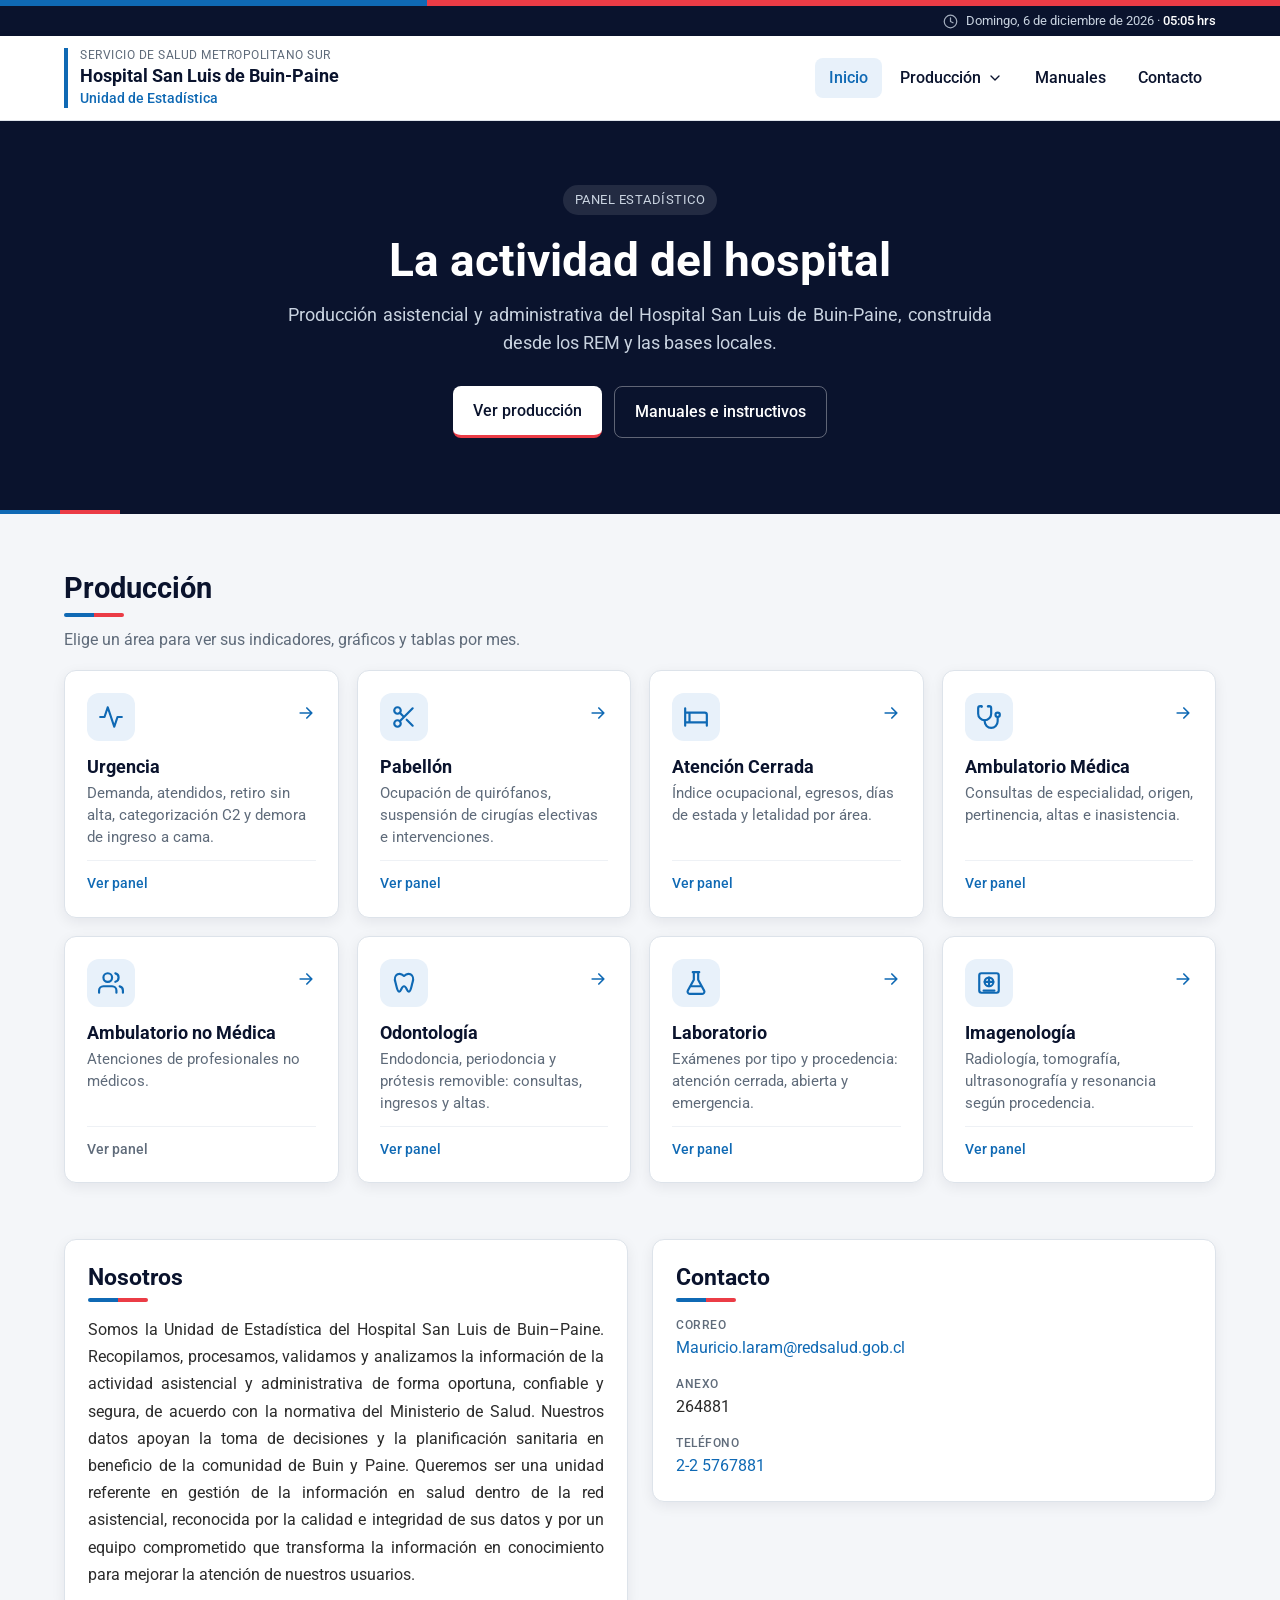
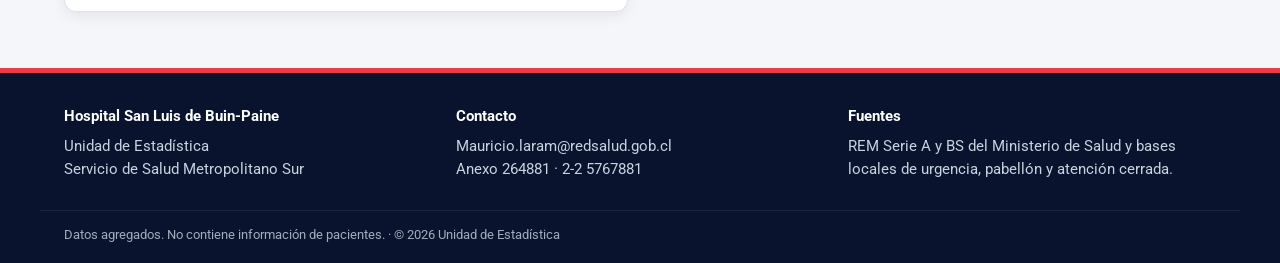
==== commit d373f268: "Update index.html" ====
--- a/index.html
+++ b/index.html
@@ -57,7 +57,7 @@
         <a href="produccion-no-medica.html" class="modulo pronto">
           <div class="modulo-cabeza"><span class="modulo-icono" data-icono="nomedica"></span><span class="modulo-flecha" data-icono="flecha" data-tam="20"></span></div>
           <div><strong>Ambulatorio no Médica</strong><p>Atenciones de profesionales no médicos.</p></div>
-          <span class="modulo-pie">En preparación</span>
+          <span class="modulo-pie">Ver panel</span>
         </a>
         <a href="produccion-dental.html" class="modulo">
           <div class="modulo-cabeza"><span class="modulo-icono" data-icono="dental"></span><span class="modulo-flecha" data-icono="flecha" data-tam="20"></span></div>
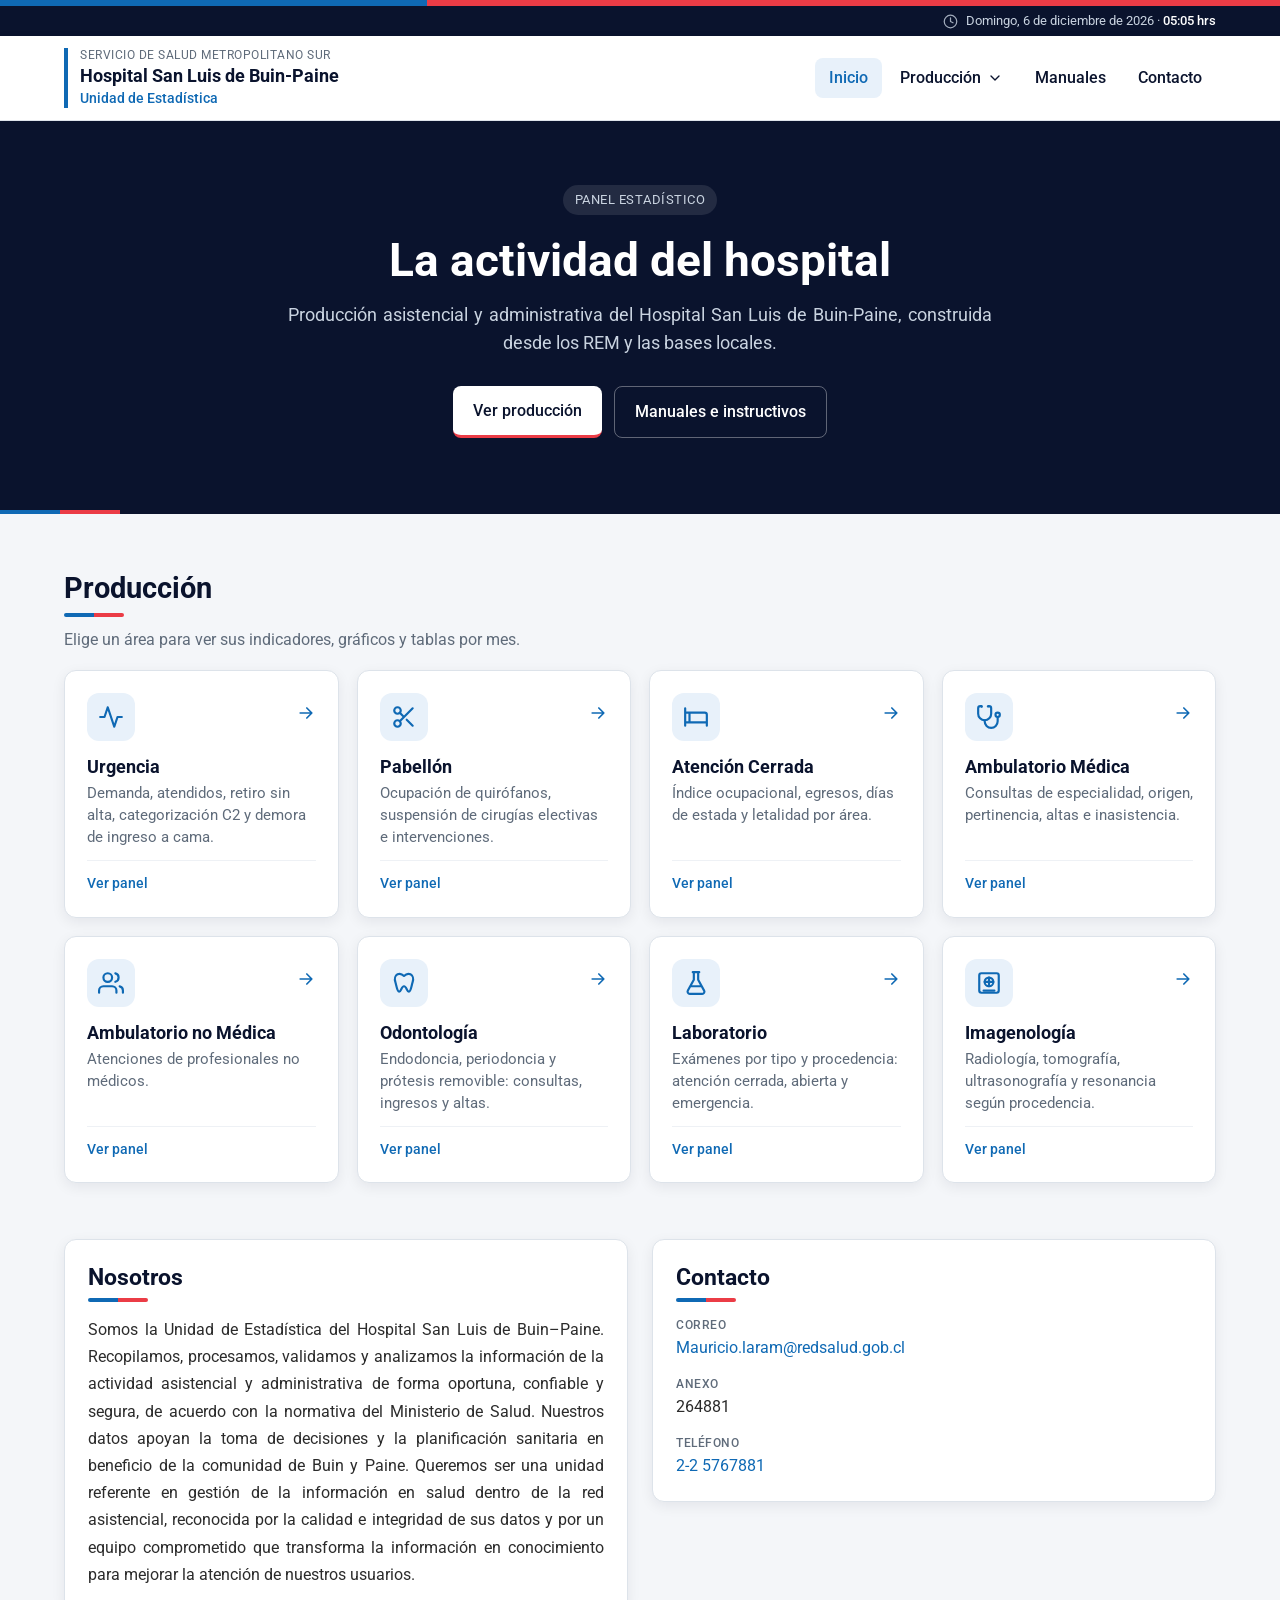
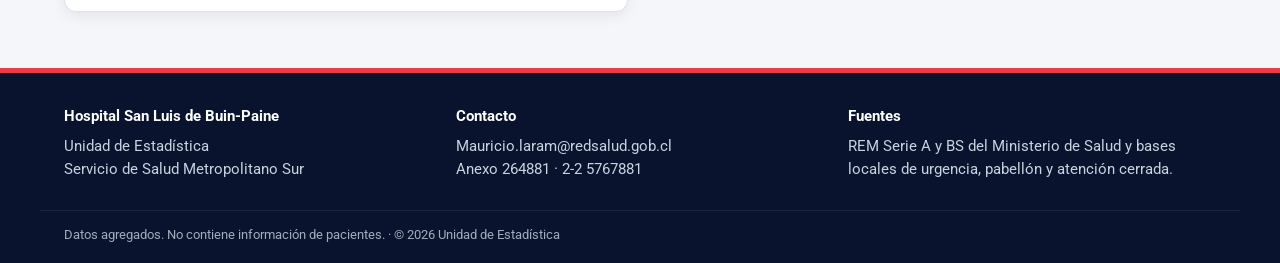
==== commit f95691b6: "Update index.html" ====
--- a/index.html
+++ b/index.html
@@ -54,7 +54,7 @@
           <div><strong>Ambulatorio Médica</strong><p>Consultas de especialidad, origen, pertinencia, altas e inasistencia.</p></div>
           <span class="modulo-pie">Ver panel</span>
         </a>
-        <a href="produccion-no-medica.html" class="modulo pronto">
+        <a href="produccion-no-medica.html" class="modulo">
           <div class="modulo-cabeza"><span class="modulo-icono" data-icono="nomedica"></span><span class="modulo-flecha" data-icono="flecha" data-tam="20"></span></div>
           <div><strong>Ambulatorio no Médica</strong><p>Atenciones de profesionales no médicos.</p></div>
           <span class="modulo-pie">Ver panel</span>
